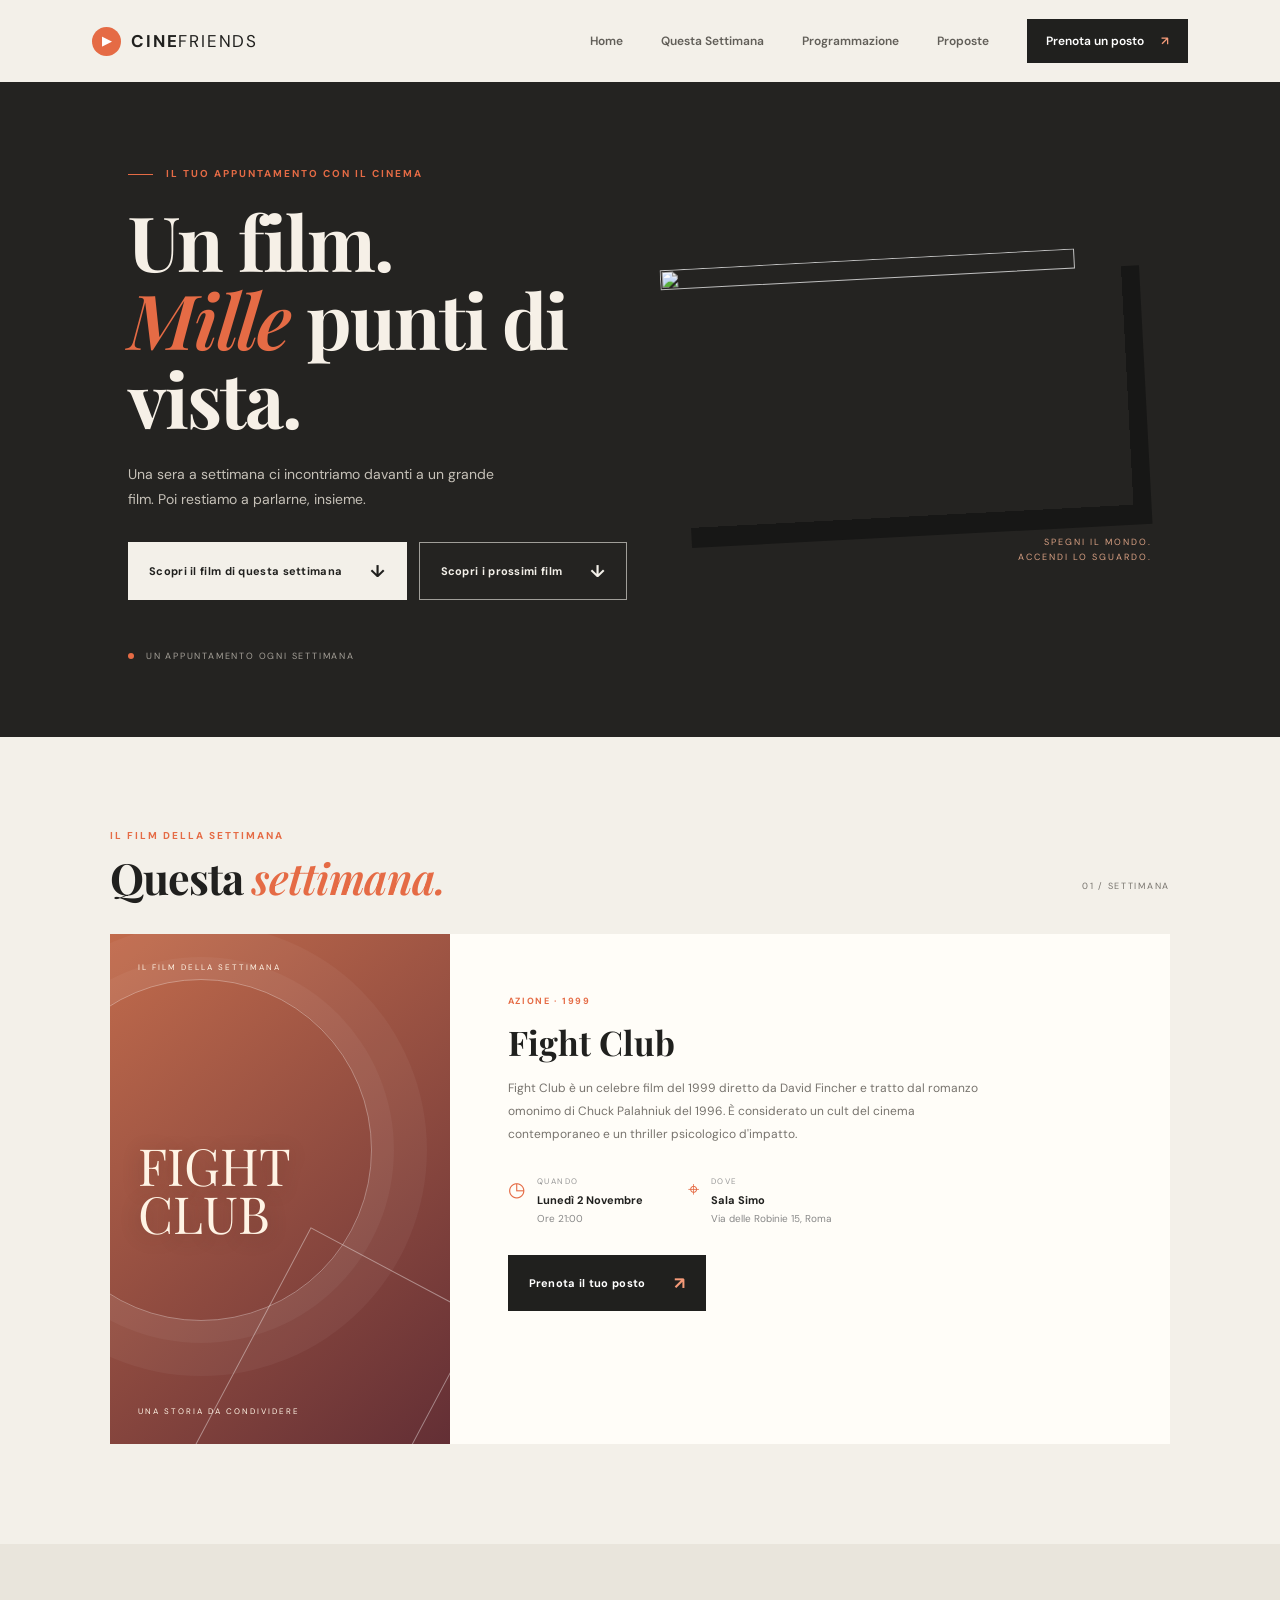
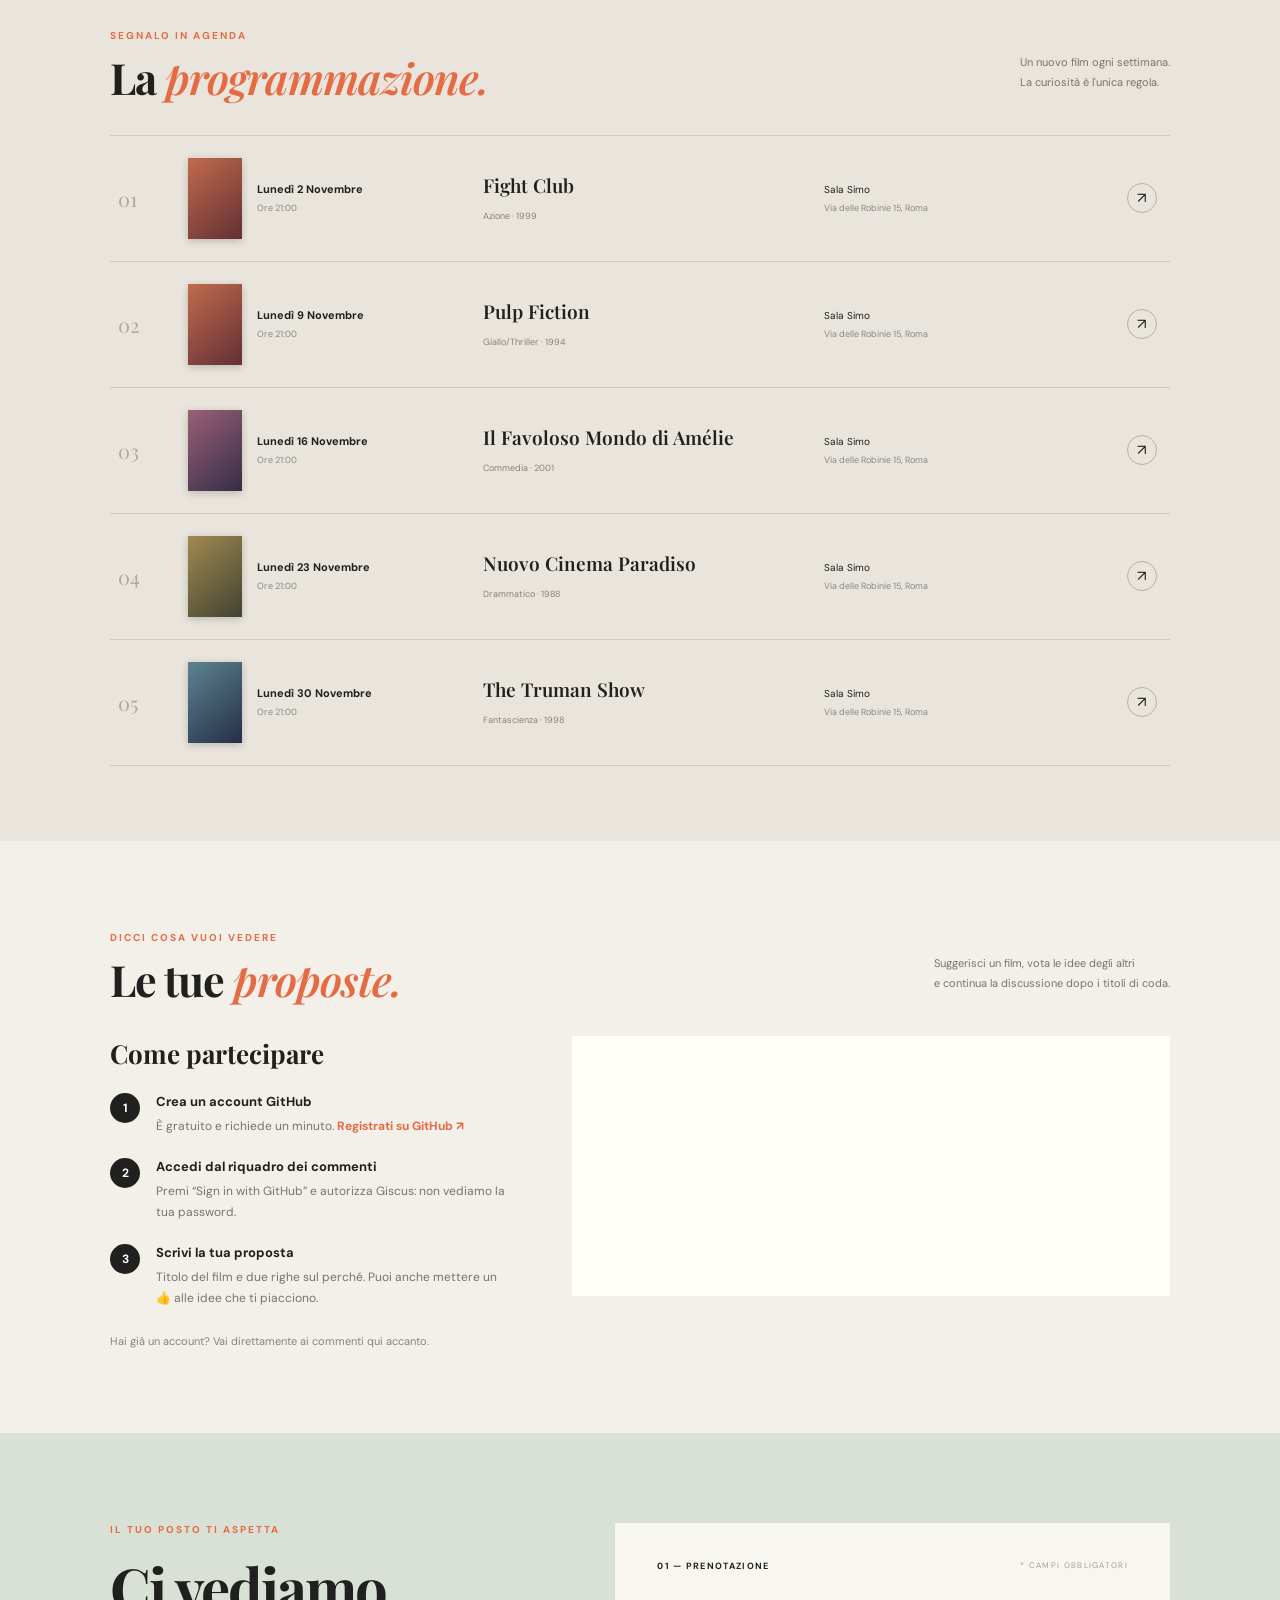
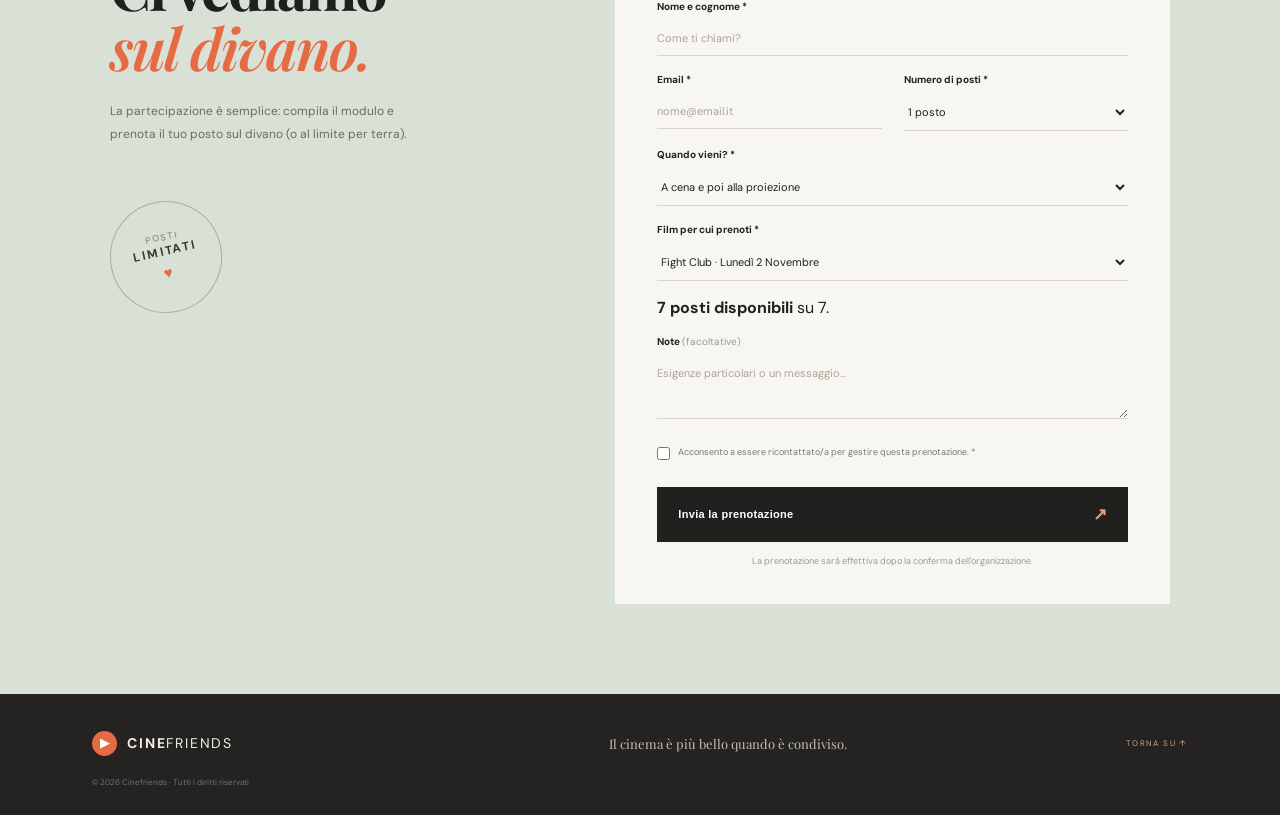
==== index.html @ 9d3d2dd6 "Add files via upload" ====
<!doctype html>
<html lang="it">
<head>
  <meta charset="utf-8">
  <meta name="viewport" content="width=device-width, initial-scale=1">
  <meta name="description" content="Cinefriends: una serata, un film, tante idee da condividere. Scopri la programmazione e prenota il tuo posto.">
  <title>Cinefriends — Il cinema da vivere insieme</title>
  <link rel="icon" href="assets/favicon.svg" type="image/svg+xml">
  <link rel="icon" href="favicon.ico" sizes="48x48">
  <link rel="icon" href="assets/favicon-192.png" type="image/png" sizes="192x192">
  <link rel="apple-touch-icon" href="assets/apple-touch-icon.png">
  <meta name="theme-color" content="#e56b45">
  <link rel="preconnect" href="https://fonts.googleapis.com">
  <link rel="preconnect" href="https://fonts.gstatic.com" crossorigin>
  <link href="https://fonts.googleapis.com/css2?family=DM+Sans:wght@400;500;600;700&family=Playfair+Display:wght@600;700;800&display=swap" rel="stylesheet">
  <link rel="stylesheet" href="styles.css">
</head>
<body>
  <header class="site-header">
    <a class="brand" href="#home" aria-label="Cinefriends, homepage"><span class="brand-mark">▶</span><span>CINE<span class="brand-light">FRIENDS</span></span></a>
    <button class="menu-toggle" aria-label="Apri il menu" aria-expanded="false">☰</button>
    <nav class="nav">
      <a href="#home">Home</a><a href="#questa-settimana">Questa Settimana</a><a href="#programma">Programmazione</a><a href="#proposte">Proposte</a><a class="nav-cta" href="#prenota">Prenota un posto <span>↗</span></a>
    </nav>
  </header>

  <main>
    <section class="hero" id="home">
      <div class="hero-copy">
        <p class="eyebrow"><span class="eyebrow-line"></span> IL TUO APPUNTAMENTO CON IL CINEMA</p>
        <h1>Un film.<br><em> Mille</em> punti di vista.</h1>
        <p class="hero-intro">Una sera a settimana ci incontriamo davanti a un grande film. Poi restiamo a parlarne, insieme.</p>
        <div class="hero-buttons"><a class="button button-light" href="#questa-settimana">Scopri il film di questa settimana <span>↓</span></a><a class="button button-outline" href="#programma">Scopri i prossimi film <span>↓</span></a></div>
        <div class="hero-note"><span class="note-dot"></span> UN APPUNTAMENTO OGNI SETTIMANA</div>
      </div>
      <div class="hero-art" aria-label="Illustrazione di una sala cinematografica">
        <img class="hero-img" src="assets/centocelle.JPG" width="1014" height="570">
        <div class="art-caption">SPEGNI IL MONDO.<br>ACCENDI LO SGUARDO.</div>
      </div>
    </section>

    <section class="featured section-wrap" id="questa-settimana">
      <div class="section-heading"><div><p class="eyebrow">IL FILM DELLA SETTIMANA</p><h2>Questa <em>settimana.</em></h2></div><span class="week-label">01 / SETTIMANA</span></div>
      <div class="featured-card">
        <div class="poster poster-featured" id="featured-poster"><span class="poster-kicker">IL FILM DELLA SETTIMANA</span><span class="poster-title" id="featured-poster-title">LA VITA<br>È BELLA</span><span class="poster-credit">UNA STORIA DA CONDIVIDERE</span></div>
        <div class="film-details">
          <p class="film-tag" id="featured-genre">DRAMMATICO · 1997</p>
          <h3 id="featured-title">La vita è bella</h3>
          <p class="film-description" id="featured-description">Una storia capace di trovare la luce anche nei momenti più difficili. Un film da riscoprire sul grande schermo e da raccontarsi dopo i titoli di coda.</p>
          <div class="event-facts">
            <div><span class="fact-icon">◷</span><div><small>QUANDO</small><strong id="featured-date">Giovedì 12 novembre</strong><span id="featured-time">Ore 21:00</span></div></div>
            <div><span class="fact-icon">⌖</span><div><small>DOVE</small><strong id="featured-venue">Sala delle Idee</strong><span id="featured-address">Via del Cinema 12, Roma</span></div></div>
          </div>
          <a class="button button-dark" href="#prenota">Prenota il tuo posto <span>↗</span></a>
        </div>
      </div>
    </section>

    <section class="schedule-section" id="programma">
      <div class="section-wrap">
        <div class="section-heading"><div><p class="eyebrow">SEGNALO IN AGENDA</p><h2>La <em>programmazione.</em></h2></div><p class="heading-aside">Un nuovo film ogni settimana.<br>La curiosità è l'unica regola.</p></div>
        <div class="schedule-list" id="schedule-list"></div>
        <!--p class="schedule-footnote">Programma aggiornabile: date, film e dettagli si modificano nel file <code>films.js</code>.</p-->
      </div>
    </section>

    <section class="proposals-section" id="proposte">
      <div class="section-wrap">
        <div class="section-heading"><div><p class="eyebrow">DICCI COSA VUOI VEDERE</p><h2>Le tue <em>proposte.</em></h2></div><p class="heading-aside">Suggerisci un film, vota le idee degli altri<br>e continua la discussione dopo i titoli di coda.</p></div>
        <div class="proposals-grid">
          <div class="proposals-copy">
            <h3>Come partecipare</h3>
            <ol class="proposals-steps">
              <li><strong>Crea un account GitHub</strong><span>È gratuito e richiede un minuto. <a href="https://github.com/signup" target="_blank" rel="noopener">Registrati su GitHub ↗</a></span></li>
              <li><strong>Accedi dal riquadro dei commenti</strong><span>Premi “Sign in with GitHub” e autorizza Giscus: non vediamo la tua password.</span></li>
              <li><strong>Scrivi la tua proposta</strong><span>Titolo del film e due righe sul perché. Puoi anche mettere un 👍 alle idee che ti piacciono.</span></li>
            </ol>
            <p class="proposals-note">Hai già un account? Vai direttamente ai commenti qui accanto.</p>
          </div>
          <div class="proposals-box">
            <div id="giscus-container" class="giscus-container" aria-live="polite"></div>
            <p id="giscus-fallback" class="giscus-fallback" hidden>I commenti saranno disponibili a breve. Intanto puoi scriverci le tue proposte nelle note del modulo di prenotazione.</p>
          </div>
        </div>
      </div>
    </section>

    <section class="booking-section" id="prenota">
      <div class="section-wrap booking-grid">
        <div class="booking-copy"><p class="eyebrow">IL TUO POSTO TI ASPETTA</p><h2>Ci vediamo<br><em>sul divano.</em></h2><p>La partecipazione è semplice: compila il modulo e prenota il tuo posto sul divano (o al limite per terra).</p><div class="booking-stamp">POSTI<br><strong>LIMITATI</strong><span>♥</span></div></div>
        <form class="booking-form" id="booking-form" action="https://api.web3forms.com/submit" method="POST">
          <input type="hidden" name="access_key" value="">
          <input type="hidden" name="subject" value="Nuova prenotazione Cinefriends">
          <input type="hidden" name="from_name" value="Cinefriends">
          <input type="checkbox" name="botcheck" class="hp-field" tabindex="-1" autocomplete="off" aria-hidden="true" style="display:none">
          <div class="form-title"><span>01 — PRENOTAZIONE</span><span class="form-required">* CAMPi OBBLIGATORI</span></div>
          <label for="name">Nome e cognome *</label><input id="name" name="name" type="text" placeholder="Come ti chiami?" required>
          <div class="form-row"><div><label for="email">Email *</label><input id="email" name="email" type="email" placeholder="nome@email.it" required></div><div><label for="people">Numero di posti *</label><select id="people" name="Numero di posti" required><option value="1">1 posto</option><option value="2">2 posti</option><option value="3">3 posti</option><option value="4">4 posti</option><option value="5">5 posti</option></select></div></div>
          <label for="attendance">Quando vieni? *</label>
          <select id="attendance" name="Partecipazione" required>
            <option value="Cena e proiezione">A cena e poi alla proiezione</option>
            <option value="Dopo cena (solo proiezione)">Dopo cena, direttamente alla proiezione</option>
          </select>
          <label for="film">Film per cui prenoti *</label><select id="film" name="Film" required></select>
          <div class="seats-counter" id="seats-counter" aria-live="polite"></div>
          <label for="notes">Note <span class="optional">(facoltative)</span></label><textarea id="notes" name="Note" rows="3" placeholder="Esigenze particolari o un messaggio..."></textarea>
          <label class="privacy"><input type="checkbox" required> <span>Acconsento a essere ricontattato/a per gestire questa prenotazione. *</span></label>
          <button class="button button-dark submit-button" type="submit">Invia la prenotazione <span>↗</span></button>
          <p class="form-status" id="form-status" role="status" aria-live="polite" hidden></p>
          <p class="form-small">La prenotazione sarà effettiva dopo la conferma dell'organizzazione.</p>
        </form>
      </div>
    </section>
  </main>

  <footer class="site-footer"><a class="brand brand-footer" href="#home"><span class="brand-mark">▶</span><span>CINE<span class="brand-light">FRIENDS</span></span></a><p>Il cinema è più bello quando è condiviso.</p><a href="#home" class="back-top">TORNA SU ↑</a><small>© <span id="year"></span> Cinefriends · Tutti i diritti riservati</small></footer>
  <script src="films.js"></script><script src="giscus-config.js"></script><script src="prenotazioni-config.js"></script><script src="conferma-config.js"></script><script src="posti-config.js"></script><script src="script.js"></script>
</body>
</html>
---- styles.css ----
:root{--ink:#20201e;--paper:#f3f0e9;--orange:#e56b45;--muted:#77736d;--line:#d9d4ca}
*{box-sizing:border-box}html{scroll-behavior:smooth}body{margin:0;background:var(--paper);color:var(--ink);font-family:"DM Sans",sans-serif}a{color:inherit;text-decoration:none}.site-header{height:82px;padding:0 7.2%;display:flex;align-items:center;justify-content:space-between;background:var(--paper);position:relative;z-index:5}.brand{display:flex;align-items:center;gap:10px;font-size:17px;font-weight:700;letter-spacing:1.8px}.brand-light{font-weight:400}.brand-mark{width:29px;height:29px;border-radius:50%;background:var(--orange);color:white;display:grid;place-items:center;font-size:12px;padding-left:2px}.nav{display:flex;align-items:center;gap:38px;font-size:12px;font-weight:600}.nav a:not(.nav-cta){color:#615e58}.nav-cta{background:var(--ink);color:white;padding:14px 19px}.nav-cta span{margin-left:14px;color:#f49a79}.menu-toggle{display:none}.hero{background:#242321;color:#f6f0e7;min-height:555px;padding:85px 10% 75px;display:grid;grid-template-columns:1fr 1fr;align-items:center;overflow:hidden}.eyebrow{font-size:10px;letter-spacing:2px;font-weight:700;color:var(--orange);margin:0 0 22px}.eyebrow-line{display:inline-block;width:25px;height:1px;background:var(--orange);vertical-align:middle;margin-right:9px}.hero h1,.section-heading h2,.booking-copy h2{font-family:"Playfair Display",serif;font-size:clamp(48px,6vw,76px);line-height:1.03;letter-spacing:-2px;margin:0}.hero h1 em,.section-heading h2 em,.booking-copy h2 em{color:var(--orange);font-weight:600}.hero-intro{max-width:390px;color:#c6c1b8;font-size:14px;line-height:1.8;margin:25px 0 30px}.button{display:inline-flex;align-items:center;justify-content:space-between;gap:28px;padding:17px 21px;font-size:11px;letter-spacing:.3px;font-weight:700;border:0;cursor:pointer}.button span{font-size:17px}.button-light{background:var(--paper);color:var(--ink)}.hero-note{font-size:9px;letter-spacing:1.8px;color:#a6a199;margin-top:50px}.note-dot{display:inline-block;width:6px;height:6px;background:var(--orange);border-radius:50%;margin-right:8px}.hero-art{height:350px;position:relative;display:flex;align-items:center;justify-content:center}.film-frame{width:80%;height:270px;border:1px solid #5a514a;position:relative;transform:rotate(-5deg);background:radial-gradient(ellipse at 50% 45%,#e58a5e 0,#9c5140 24%,#37302d 67%);box-shadow:20px 22px 0 #171716}.film-frame:before,.film-frame:after{content:"";position:absolute;left:0;right:0;height:15px;background:repeating-linear-gradient(90deg,#242321 0 13px,transparent 13px 23px);z-index:2}.film-frame:before{top:0}.film-frame:after{bottom:0}.screen-glow{position:absolute;width:50%;height:60%;top:15%;left:25%;background:#f6bd87;filter:blur(34px);opacity:.35}.reel{position:absolute;border:2px solid #e9a276;border-radius:50%;width:95px;height:95px;z-index:1;opacity:.75}.reel:before,.reel:after{content:"";position:absolute;background:#e9a276;border-radius:50%;width:13px;height:13px;top:39px;left:39px}.reel:after{transform:translate(24px,-24px)}.reel-one{top:43px;left:30px}.reel-two{right:30px;top:65px;width:65px;height:65px}.reel-two:before{top:25px;left:25px}.seat{position:absolute;bottom:30px;width:48px;height:55px;background:#272321;border-radius:18px 18px 7px 7px;z-index:3}.seat:after{content:"";position:absolute;bottom:-9px;left:7px;width:34px;height:13px;background:#181716;border-radius:3px}.seat-a{left:16%}.seat-b{left:33%;bottom:16px}.seat-c{left:50%;bottom:23px}.seat-d{left:67%;bottom:15px}.seat-e{left:82%;bottom:30px}.art-caption{position:absolute;right:0;bottom:0;font-size:9px;letter-spacing:2px;line-height:1.7;color:#d9a083;text-align:right}.section-wrap{max-width:1120px;margin:auto;padding-left:30px;padding-right:30px}.featured{padding-top:92px;padding-bottom:100px}.section-heading{display:flex;align-items:end;justify-content:space-between;margin-bottom:35px}.section-heading .eyebrow{margin-bottom:13px}.section-heading h2{font-size:43px;letter-spacing:-1px}.week-label{font-size:9px;letter-spacing:1.7px;color:var(--muted);padding-bottom:7px}.featured-card{display:grid;grid-template-columns:42% 1fr;background:#fffdf8;min-height:400px}.poster{min-height:400px;position:relative;overflow:hidden;display:flex;flex-direction:column;justify-content:space-between;padding:28px;color:#fff4e5;background:#9a4939}.poster:before{content:"";position:absolute;width:340px;height:340px;border:1px solid #ffffff55;border-radius:50%;left:-80px;top:45px;box-shadow:0 0 0 22px #ffffff0b,0 0 0 55px #ffffff0b}.poster:after{content:"";position:absolute;width:190px;height:260px;border:1px solid #ffffff66;transform:rotate(28deg);right:20px;bottom:-75px}.poster-kicker,.poster-credit{font-size:8px;letter-spacing:2px;z-index:1}.poster-title{font-family:"Playfair Display",serif;font-size:clamp(35px,4vw,55px);line-height:.95;z-index:1;position:relative;text-shadow:0 3px 20px #38231e55}.poster-terracotta{background:linear-gradient(140deg,#c16b4c,#632f35)}.poster-plum{background:linear-gradient(140deg,#9b6076,#352d48)}.poster-olive{background:linear-gradient(140deg,#a18a50,#414332)}.poster-blue{background:linear-gradient(140deg,#5d8490,#252e48)}.film-details{padding:52px 8%}.film-tag{font-size:9px;letter-spacing:1.7px;color:var(--orange);font-weight:700}.film-details h3{font-family:"Playfair Display",serif;font-size:34px;margin:12px 0}.film-description{font-size:12px;line-height:1.9;color:#77736d;max-width:490px}.event-facts{display:flex;gap:45px;margin:30px 0}.event-facts>div{display:flex;gap:12px;align-items:flex-start}.fact-icon{font-size:20px;color:var(--orange)}.event-facts small,.event-facts strong,.event-facts div div span{display:block}.event-facts small{font-size:8px;letter-spacing:1.5px;color:#999;margin-bottom:7px}.event-facts strong{font-size:11px;margin-bottom:5px}.event-facts div div span{font-size:10px;color:#888}.button-dark{background:var(--ink);color:white}.button-dark span{color:#f49a79}.schedule-section{background:#e9e5dc;padding:85px 0 75px}.heading-aside{font-size:11px;line-height:1.8;color:#77736d;margin:0 0 7px}.schedule-list{border-top:1px solid #cfc9bf}.schedule-item{display:grid;grid-template-columns:55px 1.1fr 1.7fr 1.5fr 35px;gap:15px;align-items:center;padding:22px 8px;border-bottom:1px solid #cfc9bf}.schedule-number{font-family:"Playfair Display",serif;font-size:20px;color:#b0a99e}.schedule-date{font-size:11px;font-weight:700}.schedule-date small,.schedule-place small{display:block;font-size:9px;font-weight:400;color:#888;margin-top:6px}.schedule-film h3{font-family:"Playfair Display",serif;font-size:19px;font-weight:600;margin:0 0 5px}.schedule-film span{font-size:9px;color:#8b8177}.schedule-place{font-size:10px}.schedule-book{width:30px;height:30px;border:1px solid #b8b0a5;border-radius:50%;display:grid;place-items:center;font-size:15px}.schedule-footnote{font-size:9px;color:#898278;margin-top:18px}.schedule-footnote code{background:#ddd7cd;padding:3px 5px}.booking-section{background:#d9e0d5;padding:90px 0}.booking-grid{display:grid;grid-template-columns:.85fr 1.15fr;gap:9%}.booking-copy h2{font-size:58px}.booking-copy>p:not(.eyebrow){max-width:300px;font-size:12px;line-height:1.9;color:#666d63;margin-top:23px}.booking-stamp{margin-top:55px;width:112px;height:112px;border:1px solid #a4afa1;border-radius:50%;display:flex;flex-direction:column;justify-content:center;align-items:center;font-size:9px;letter-spacing:2px;transform:rotate(-12deg);color:#727e70}.booking-stamp strong{font-size:12px;color:#303b32}.booking-stamp span{font-size:15px;margin-top:4px;color:var(--orange)}.booking-form{background:#f8f6f0;padding:37px 42px}.form-title{display:flex;justify-content:space-between;font-size:9px;font-weight:700;letter-spacing:1.3px;margin-bottom:28px}.form-required{font-size:8px;color:#a39d92;font-weight:400}.booking-form label{display:block;font-size:10px;font-weight:700;margin:17px 0 8px}.booking-form input:not([type=checkbox]),.booking-form select,.booking-form textarea{width:100%;border:0;border-bottom:1px solid #d9d4ca;background:transparent;padding:10px 0;font:11px "DM Sans",sans-serif;color:var(--ink);outline:none;border-radius:0}.booking-form input:focus,.booking-form select:focus,.booking-form textarea:focus{border-color:var(--orange)}.booking-form input::placeholder,.booking-form textarea::placeholder{color:#aaa49a}.form-row{display:grid;grid-template-columns:1fr 1fr;gap:22px}.optional{font-weight:400;color:#999}.booking-form .privacy{display:flex;align-items:flex-start;gap:8px;font-size:9px;font-weight:400;line-height:1.5;color:#777;margin:22px 0}.privacy input{margin:1px 0 0;accent-color:var(--orange)}.submit-button{width:100%;margin-top:5px}.form-small{font-size:9px;color:#999;text-align:center;margin:13px 0 0}.site-footer{min-height:120px;padding:28px 7.2%;display:grid;grid-template-columns:1fr 1fr auto;align-items:center;gap:12px;background:#242321;color:#f2eee7}.brand-footer{font-size:14px}.brand-footer .brand-mark{width:25px;height:25px}.site-footer p{font-family:"Playfair Display",serif;font-size:13px;color:#c3bdb3}.back-top{font-size:8px;letter-spacing:1.4px;color:#d5a084}.site-footer small{grid-column:1/-1;color:#77736d;font-size:8px}
@media(max-width:760px){.site-header{height:70px;padding:0 6%}.menu-toggle{display:block;border:0;background:none;font-size:23px;color:var(--ink)}.nav{display:none;position:absolute;top:70px;left:0;right:0;padding:22px 6%;background:var(--paper);flex-direction:column;align-items:stretch;gap:20px}.nav.nav-open{display:flex}.nav-cta{text-align:center}.hero{padding:65px 7% 45px;grid-template-columns:1fr;min-height:auto}.hero h1{font-size:57px}.hero-art{height:270px;margin-top:25px}.film-frame{height:205px}.featured{padding-top:65px;padding-bottom:65px}.section-wrap{padding-left:7%;padding-right:7%}.section-heading{align-items:flex-start;gap:15px;flex-direction:column}.section-heading h2{font-size:36px}.week-label{display:none}.featured-card{grid-template-columns:1fr}.poster{min-height:340px}.film-details{padding:32px 7%}.film-details h3{font-size:29px}.event-facts{gap:20px;flex-wrap:wrap}.schedule-section,.booking-section{padding:65px 0}.schedule-item{grid-template-columns:30px 1fr 30px;gap:10px;padding:18px 0}.schedule-date{grid-column:2}.schedule-film{grid-column:2}.schedule-place{grid-column:2}.schedule-book{grid-column:3;grid-row:1/4}.booking-grid{grid-template-columns:1fr;gap:35px}.booking-copy h2{font-size:51px}.booking-stamp{display:none}.booking-form{padding:28px 22px}.form-row{grid-template-columns:1fr;gap:0}.site-footer{grid-template-columns:1fr auto;padding:25px 7%}.site-footer p{grid-column:1/-1;grid-row:2;margin:4px 0}.site-footer small{grid-column:1/-1}}
/* === Locandine in formato verticale (2:3) === */
.featured-card{grid-template-columns:minmax(260px,340px) 1fr;align-items:stretch}
.poster{min-height:0;aspect-ratio:2/3;width:100%}
.poster-img{position:absolute;inset:0;width:100%;height:100%;object-fit:cover;z-index:2;display:block}
.poster-has-image{padding:0}
.poster-has-image:before,.poster-has-image:after{display:none}
.poster-has-image .poster-kicker,.poster-has-image .poster-title,.poster-has-image .poster-credit{visibility:hidden}
.schedule-item{grid-template-columns:55px 54px 1.1fr 1.7fr 1.5fr 35px}
.schedule-thumb{width:54px;aspect-ratio:2/3;position:relative;overflow:hidden;background-color:#9a4939;box-shadow:0 2px 8px #0003}
.schedule-thumb img{position:absolute;inset:0;width:100%;height:100%;object-fit:cover;display:block}
@media(max-width:760px){
  .featured-card{grid-template-columns:1fr}
  .poster{min-height:0;width:min(100%,320px);margin:0 auto}
  .featured-card .poster{margin:28px auto 0}
  .schedule-item{grid-template-columns:30px 1fr 30px}
  .schedule-thumb{display:none}
}
/* === Immagine hero === */
.hero-img{display:block;width:90%;height:auto;aspect-ratio:16/9;object-fit:cover;transform:rotate(-3deg);box-shadow:18px 20px 0 #171716;margin-top:-18px}
/* === Locandine nella programmazione su mobile === */
@media(max-width:760px){
  .hero-img{width:88%;margin-top:0;box-shadow:12px 14px 0 #171716}
  .schedule-item{grid-template-columns:26px 50px 1fr 30px;gap:6px 14px;align-items:start}
  .schedule-number{grid-column:1;grid-row:1}
  .schedule-thumb{display:block;grid-column:2;grid-row:1/4;width:50px}
  .schedule-date{grid-column:3;grid-row:1}
  .schedule-film{grid-column:3;grid-row:2}
  .schedule-place{grid-column:3;grid-row:3}
  .schedule-book{grid-column:4;grid-row:1/4;align-self:center}
}
/* === Sezione Proposte === */
.proposals-section{background:var(--paper);padding:90px 0 85px}
.proposals-grid{display:grid;grid-template-columns:.8fr 1.2fr;gap:6%;align-items:start}
.proposals-copy h3{font-family:"Playfair Display",serif;font-size:26px;margin:0 0 22px}
.proposals-steps{list-style:none;margin:0;padding:0;counter-reset:step}
.proposals-steps li{position:relative;padding:0 0 22px 46px;counter-increment:step}
.proposals-steps li:before{content:counter(step);position:absolute;left:0;top:0;width:30px;height:30px;border-radius:50%;background:var(--ink);color:#fff;display:grid;place-items:center;font-size:12px;font-weight:700}
.proposals-steps strong{display:block;font-size:13px;margin-bottom:6px}
.proposals-steps span{display:block;font-size:12px;line-height:1.7;color:#77736d}
.proposals-steps a{color:var(--orange);font-weight:700}
.proposals-note{font-size:11px;color:#898278;margin:4px 0 0}
.proposals-box{background:#fffdf8;padding:28px 30px;min-height:260px}
.giscus-fallback{font-size:12px;line-height:1.8;color:#77736d;margin:0;padding:30px 0;text-align:center}
@media(max-width:760px){
  .proposals-section{padding:65px 0}
  .proposals-grid{grid-template-columns:1fr;gap:30px}
  .proposals-box{padding:18px 14px}
}
.hero-art{height:auto;min-height:350px;flex-direction:column;gap:18px;padding-bottom:6px}
.hero-img{margin-top:0}
.art-caption{position:static;align-self:flex-end}
@media(max-width:760px){.hero-art{min-height:0;height:auto}}

/* === Stato del modulo prenotazioni === */
.form-status{font-size:11px;line-height:1.7;margin:14px 0 0;padding:12px 14px;background:#fbe9e3;color:#8a2f17;border-left:3px solid var(--orange)}
.form-status a{font-weight:700;text-decoration:underline}
.submit-button:disabled{opacity:.6;cursor:wait}
/* === Pulsanti hero affiancati === */
.hero-buttons{display:flex;flex-wrap:wrap;gap:12px}
.button-outline{background:transparent;color:var(--paper);border:1px solid #f3f0e999}
.button-outline:hover{background:#f3f0e91a}
@media(max-width:760px){.hero-buttons{flex-direction:column;align-items:stretch}}
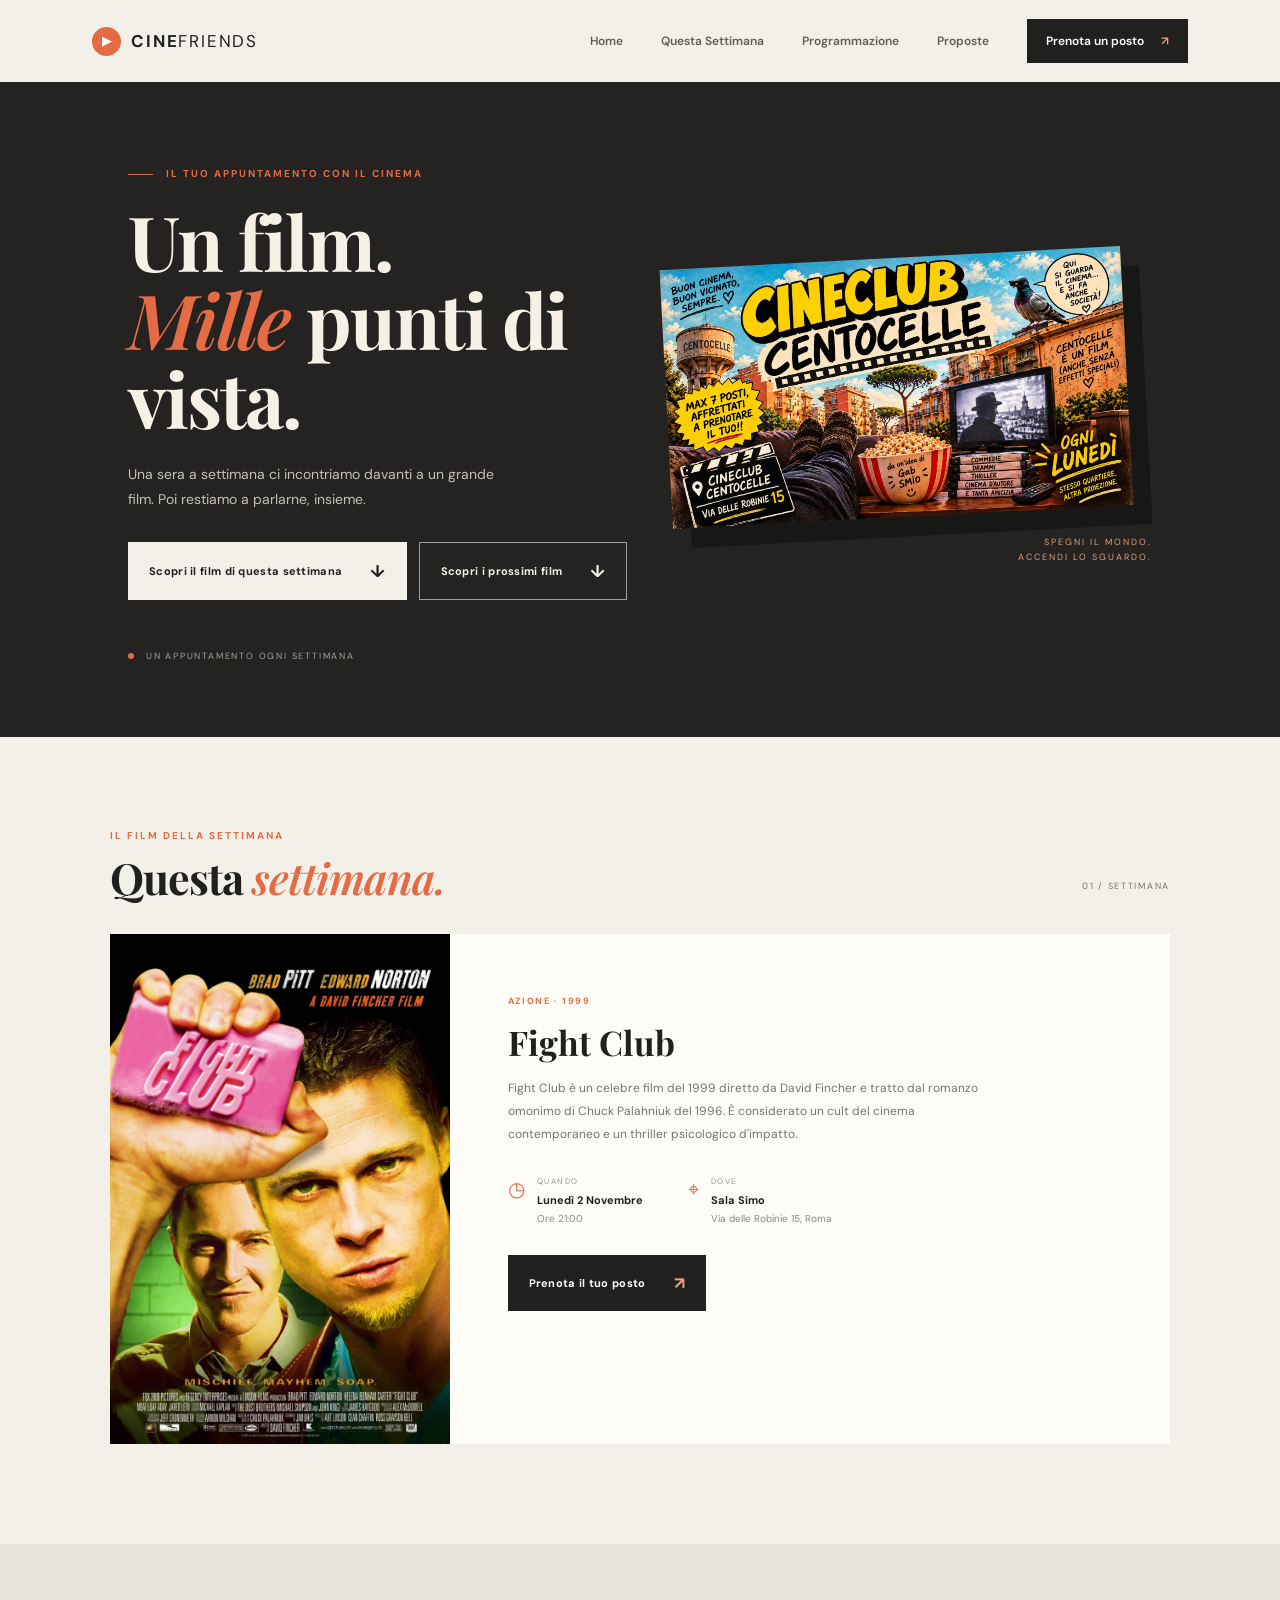
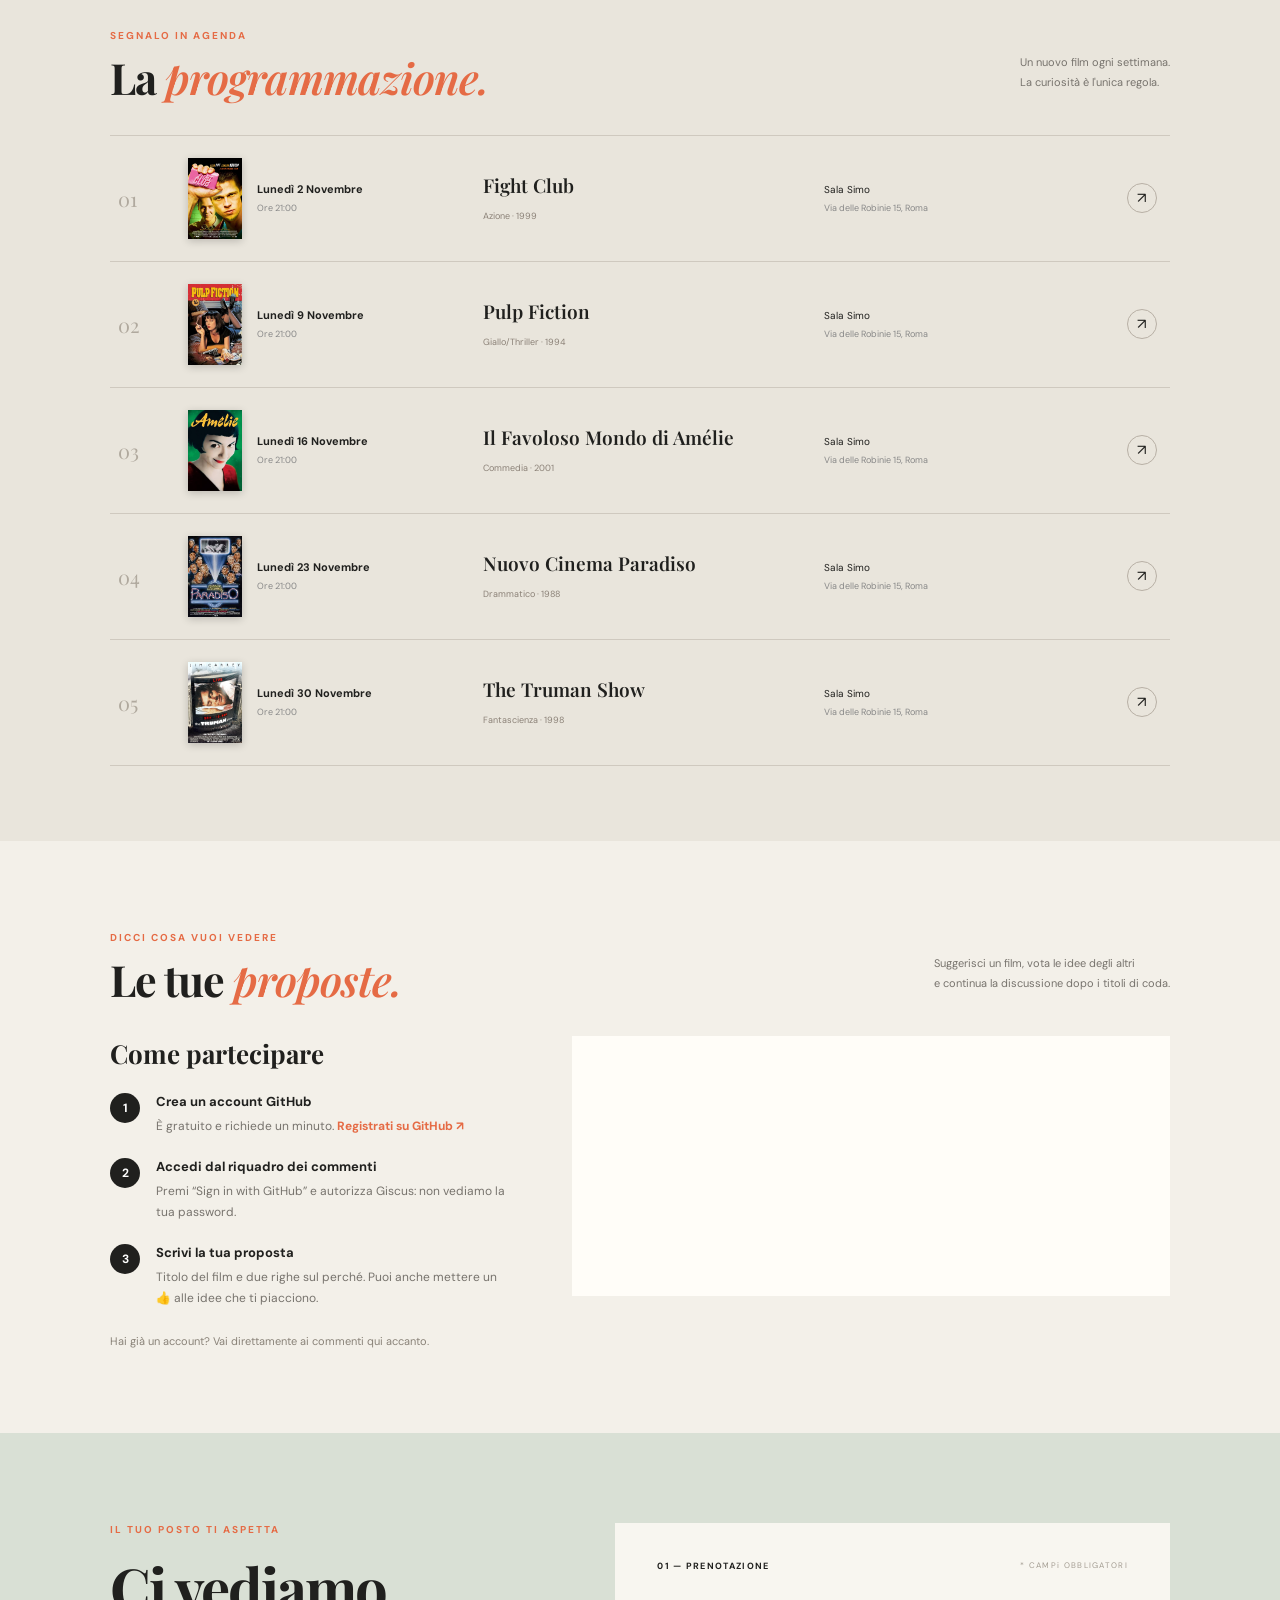
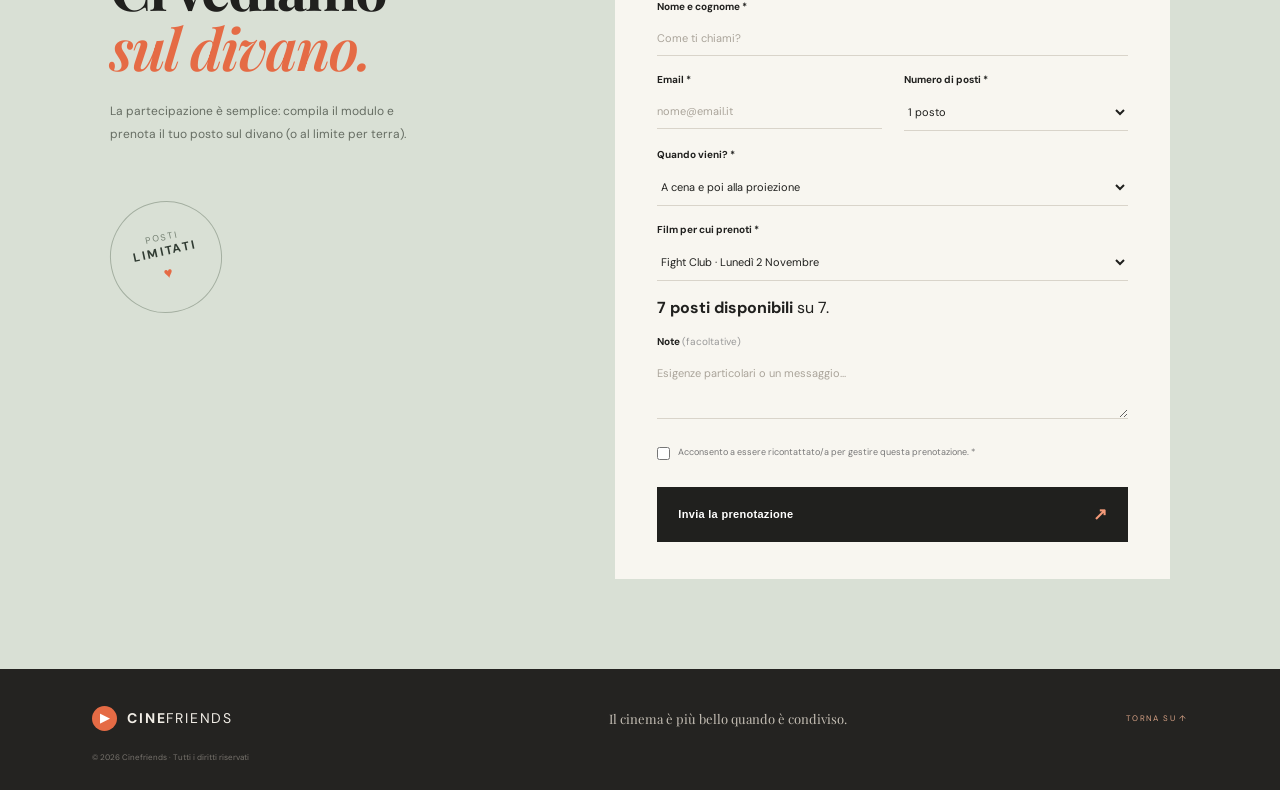
==== commit 9399e9a4: "Update index.html" ====
--- a/index.html
+++ b/index.html
@@ -107,7 +107,7 @@
           <label class="privacy"><input type="checkbox" required> <span>Acconsento a essere ricontattato/a per gestire questa prenotazione. *</span></label>
           <button class="button button-dark submit-button" type="submit">Invia la prenotazione <span>↗</span></button>
           <p class="form-status" id="form-status" role="status" aria-live="polite" hidden></p>
-          <p class="form-small">La prenotazione sarà effettiva dopo la conferma dell'organizzazione.</p>
+          <!--p class="form-small">La prenotazione sarà effettiva dopo la conferma dell'organizzazione.</p-->
         </form>
       </div>
     </section>
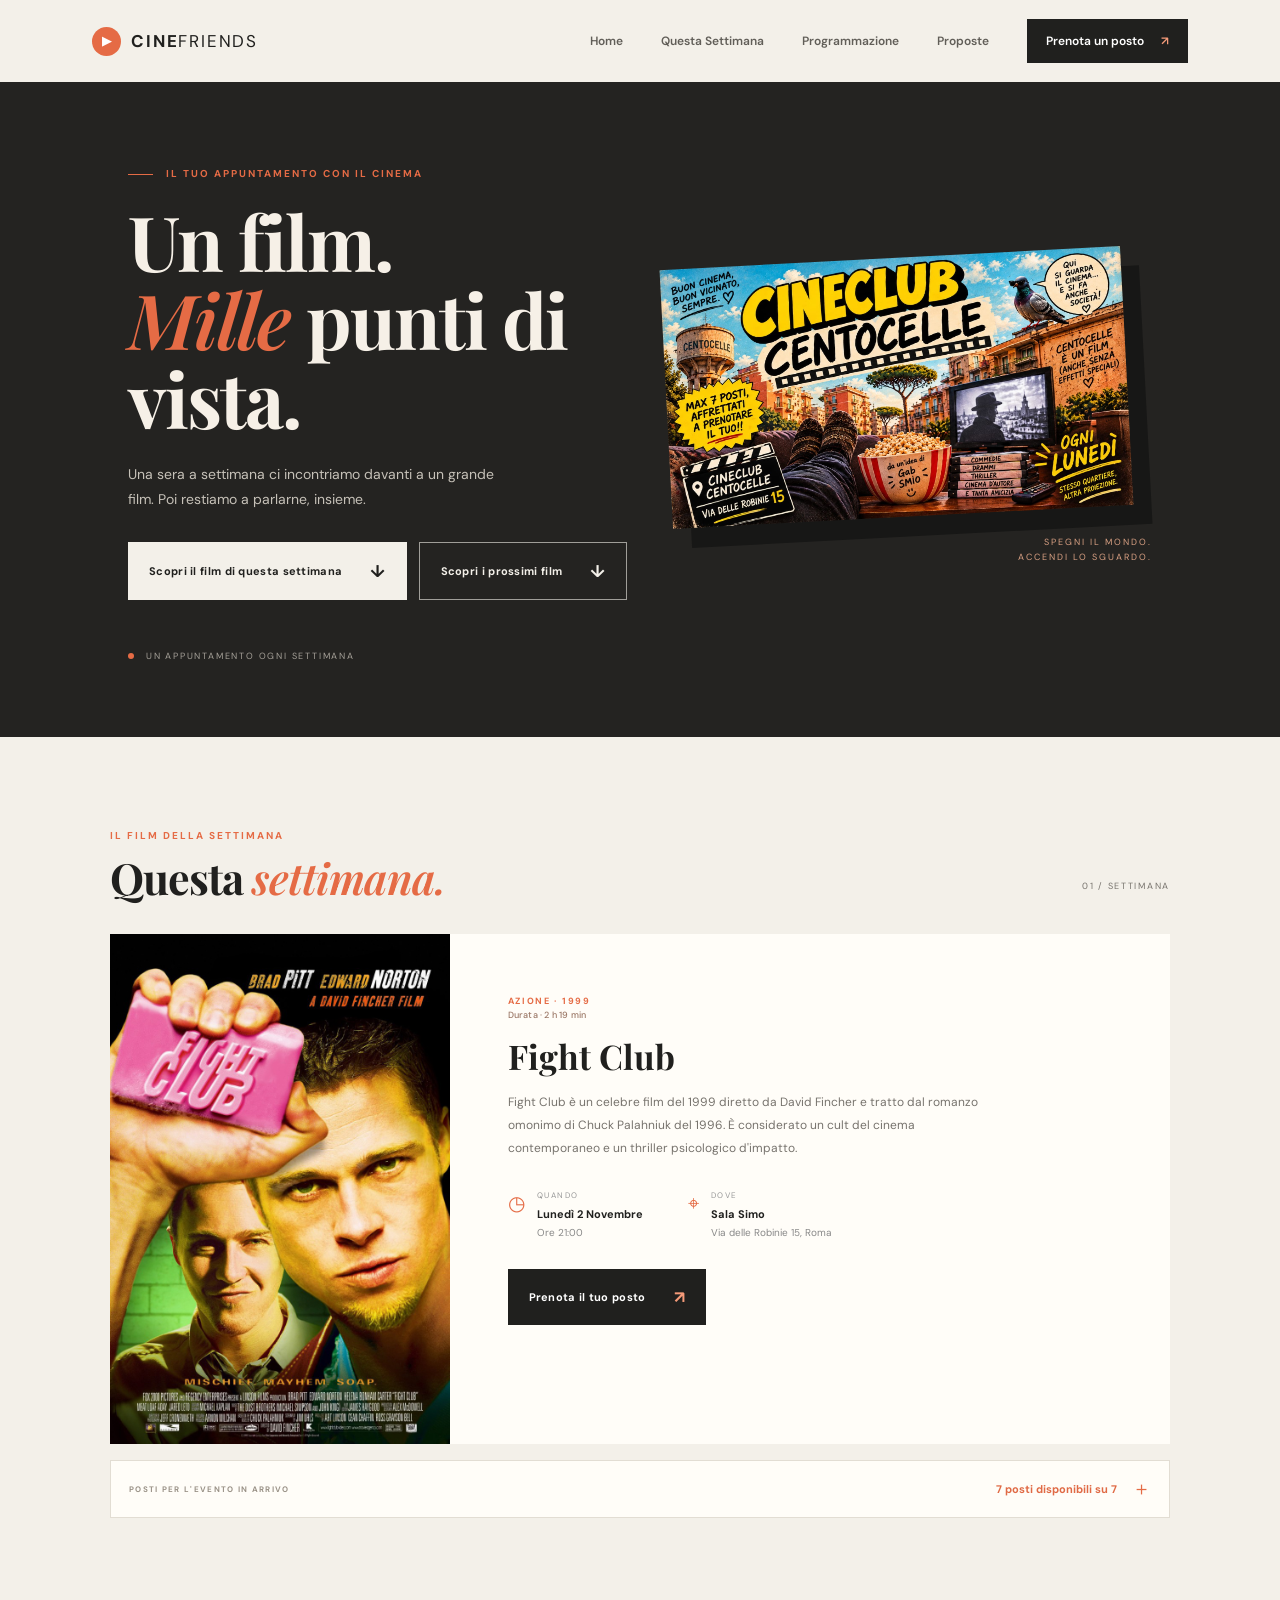
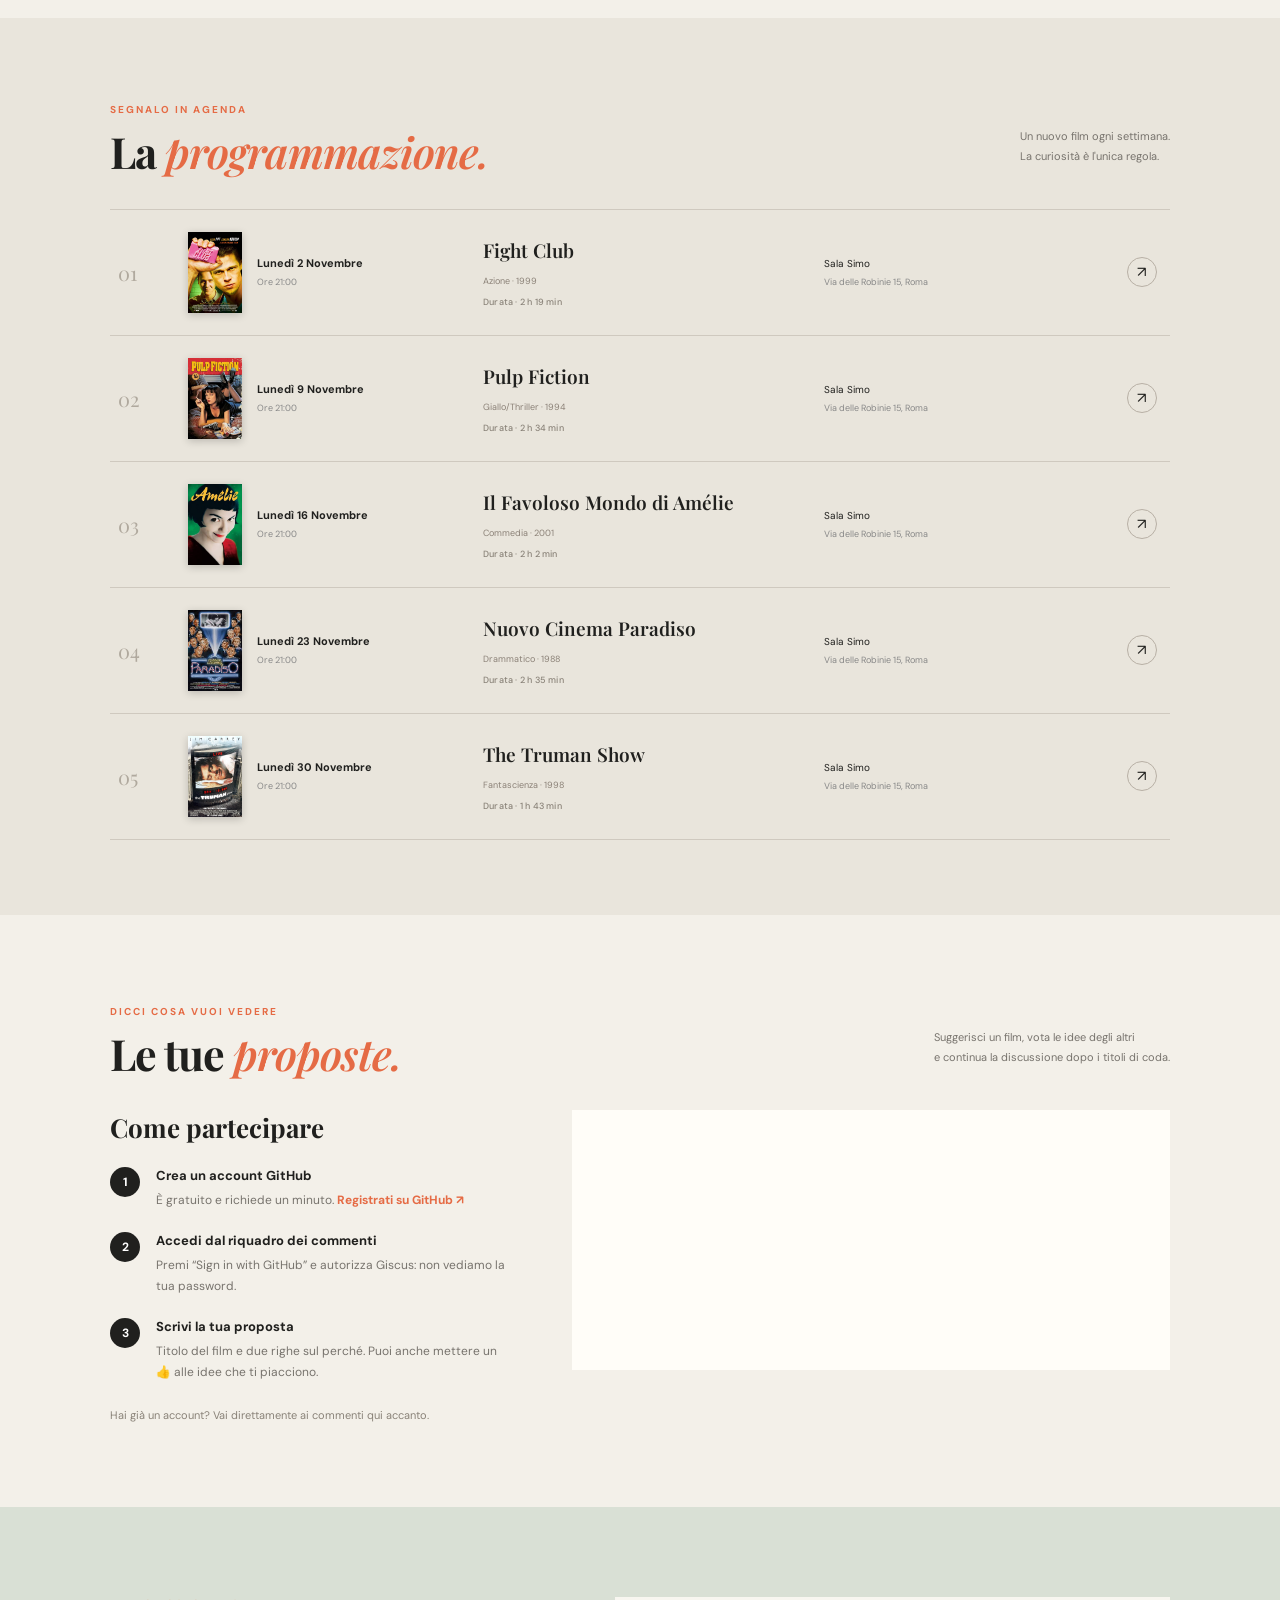
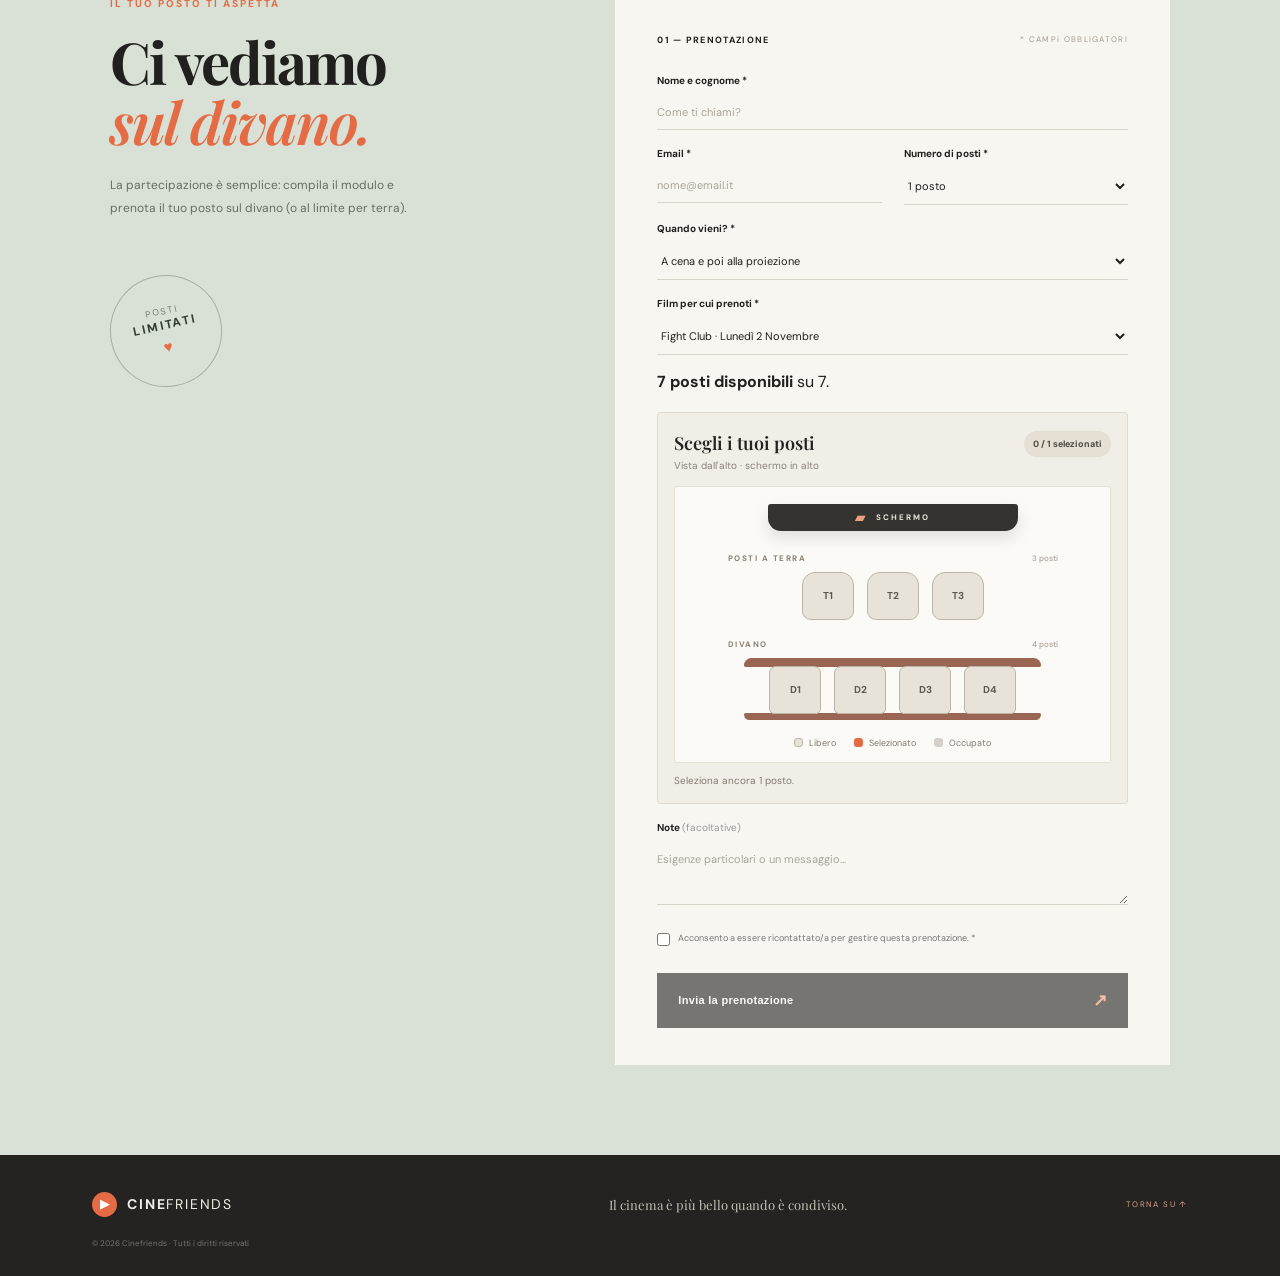
==== commit dff58aa6: "Update index.html" ====
--- a/index.html
+++ b/index.html
@@ -114,6 +114,6 @@
   </main>
 
   <footer class="site-footer"><a class="brand brand-footer" href="#home"><span class="brand-mark">▶</span><span>CINE<span class="brand-light">FRIENDS</span></span></a><p>Il cinema è più bello quando è condiviso.</p><a href="#home" class="back-top">TORNA SU ↑</a><small>© <span id="year"></span> Cinefriends · Tutti i diritti riservati</small></footer>
-  <script src="films.js"></script><script src="giscus-config.js"></script><script src="prenotazioni-config.js"></script><script src="conferma-config.js"></script><script src="posti-config.js"></script><script src="script.js"></script>
+  <script src="films.js"></script><script src="giscus-config.js"></script><script src="prenotazioni-config.js"></script><script src="conferma-config.js"></script><script src="posti-config.js"></script><script src="script.js"></script><script src="posti-grafici.js"></script>
 </body>
 </html>
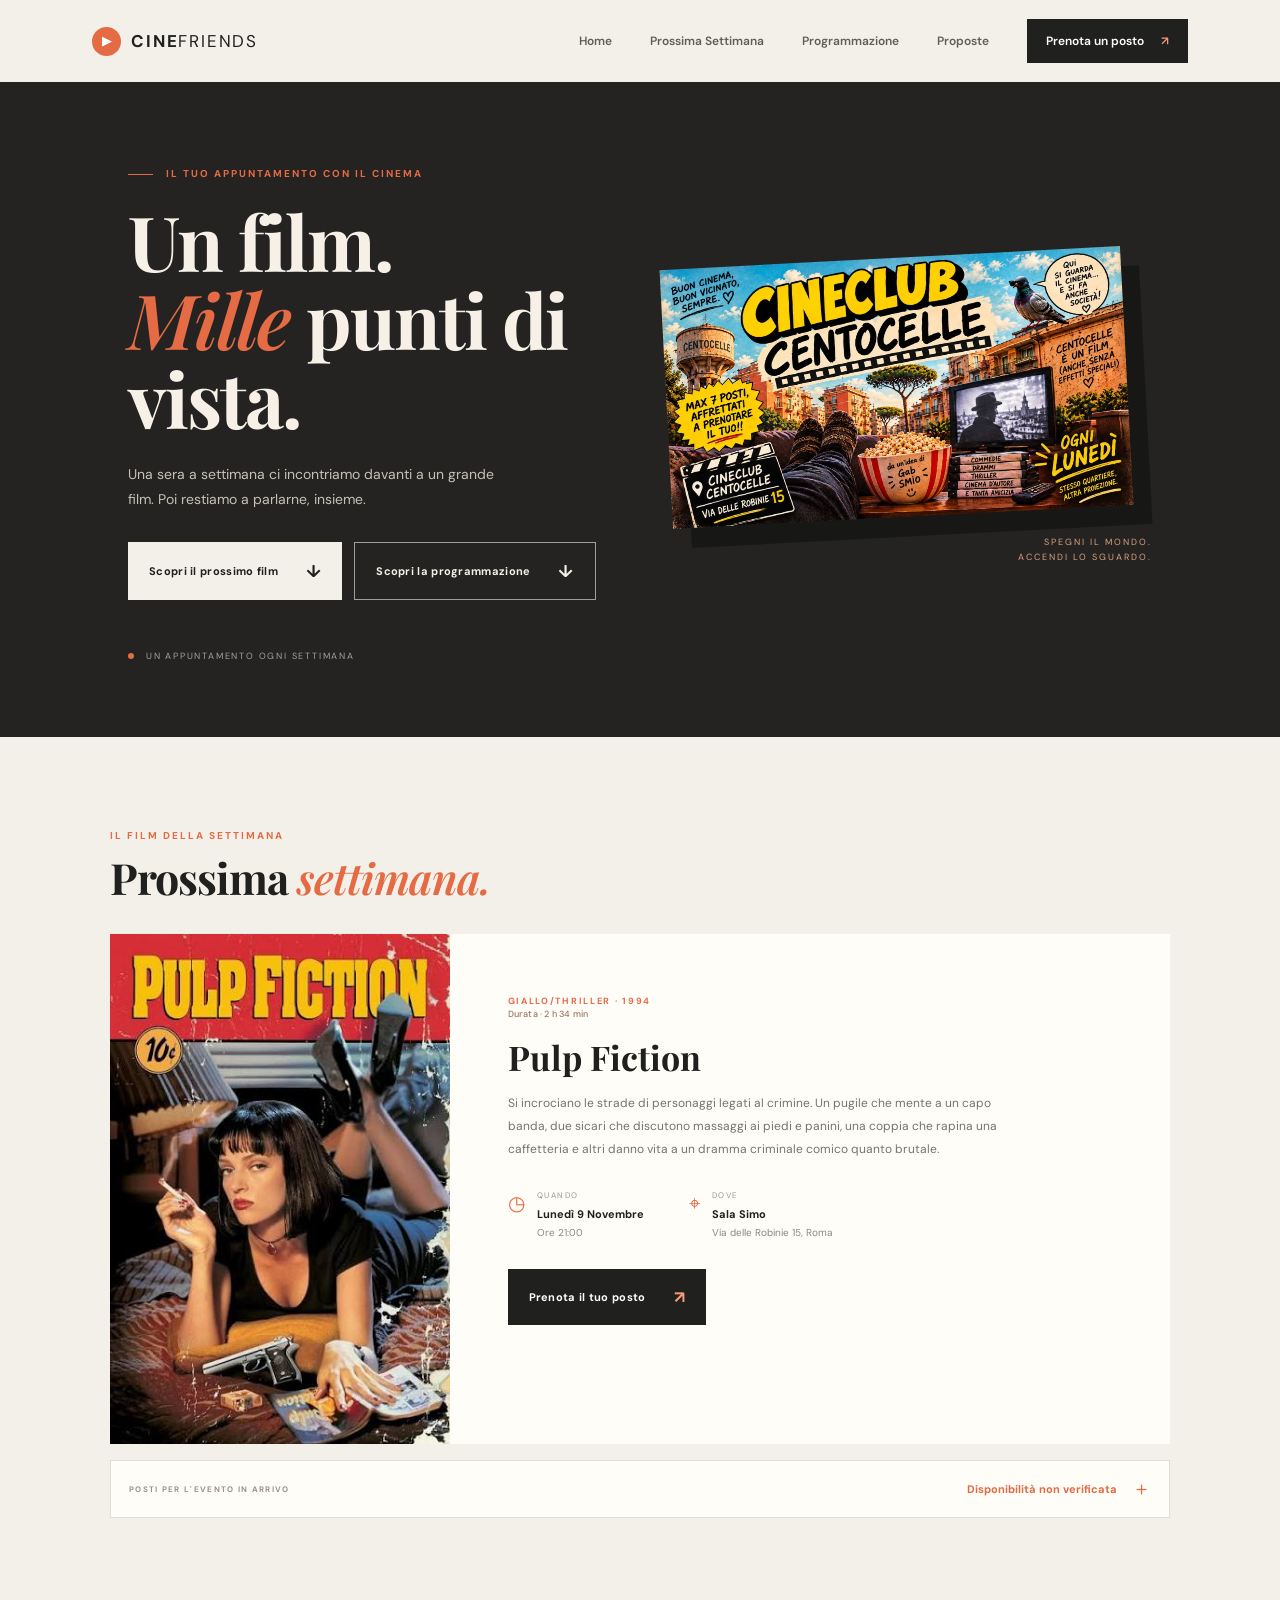
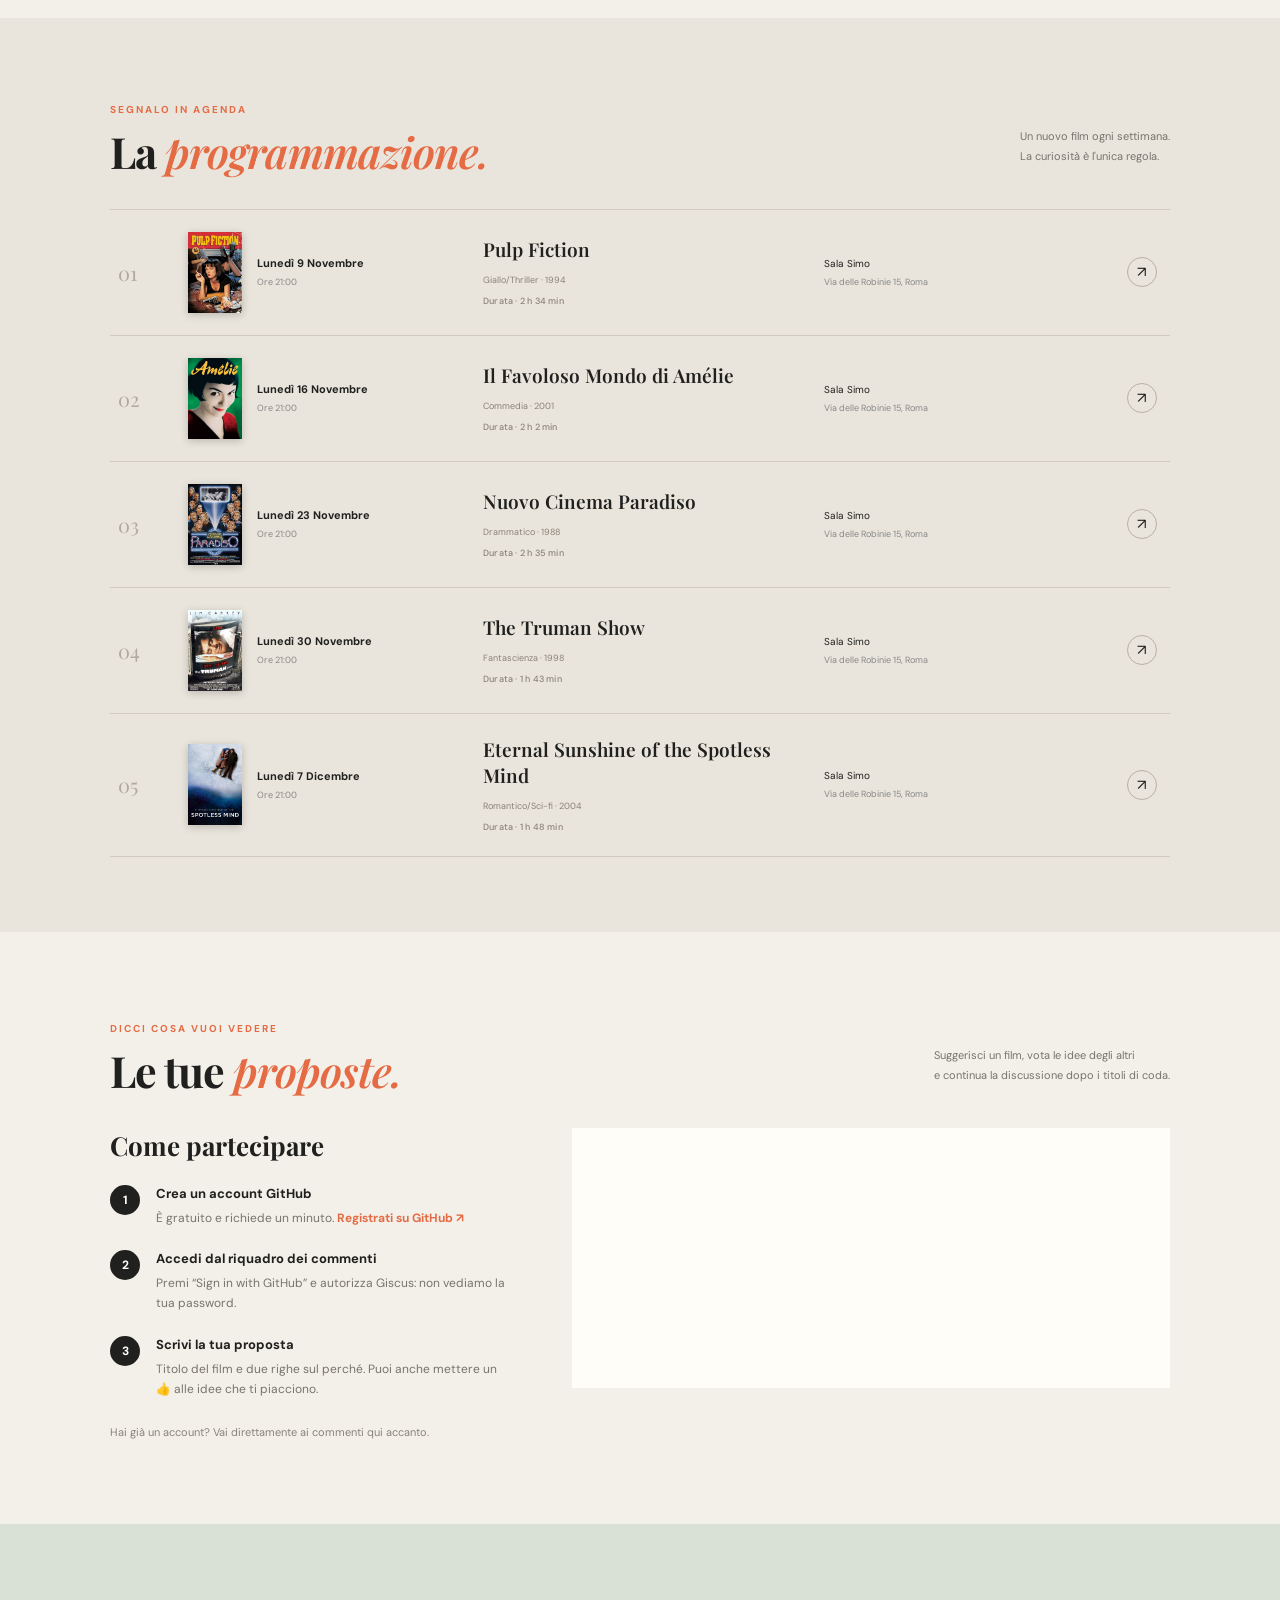
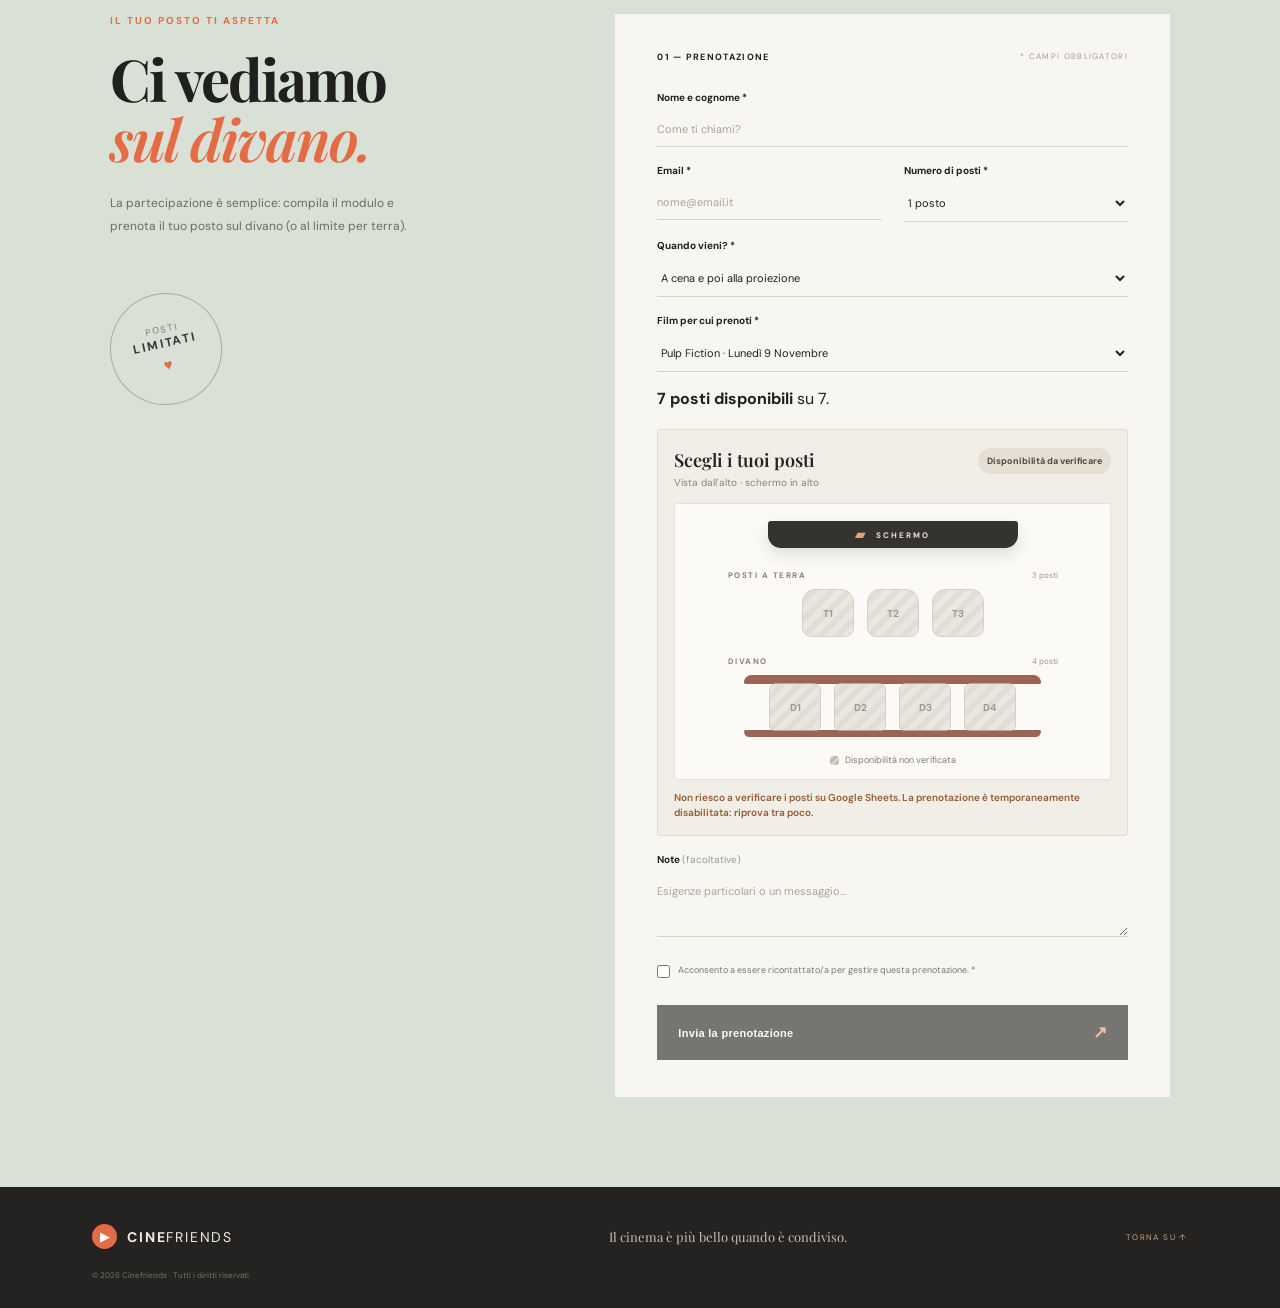
==== commit e1590388: "Update index.html" ====
--- a/index.html
+++ b/index.html
@@ -20,7 +20,7 @@
     <a class="brand" href="#home" aria-label="Cinefriends, homepage"><span class="brand-mark">▶</span><span>CINE<span class="brand-light">FRIENDS</span></span></a>
     <button class="menu-toggle" aria-label="Apri il menu" aria-expanded="false">☰</button>
     <nav class="nav">
-      <a href="#home">Home</a><a href="#questa-settimana">Questa Settimana</a><a href="#programma">Programmazione</a><a href="#proposte">Proposte</a><a class="nav-cta" href="#prenota">Prenota un posto <span>↗</span></a>
+      <a href="#home">Home</a><a href="#questa-settimana">Prossima Settimana</a><a href="#programma">Programmazione</a><a href="#proposte">Proposte</a><a class="nav-cta" href="#prenota">Prenota un posto <span>↗</span></a>
     </nav>
   </header>
 
@@ -30,7 +30,7 @@
         <p class="eyebrow"><span class="eyebrow-line"></span> IL TUO APPUNTAMENTO CON IL CINEMA</p>
         <h1>Un film.<br><em> Mille</em> punti di vista.</h1>
         <p class="hero-intro">Una sera a settimana ci incontriamo davanti a un grande film. Poi restiamo a parlarne, insieme.</p>
-        <div class="hero-buttons"><a class="button button-light" href="#questa-settimana">Scopri il film di questa settimana <span>↓</span></a><a class="button button-outline" href="#programma">Scopri i prossimi film <span>↓</span></a></div>
+        <div class="hero-buttons"><a class="button button-light" href="#questa-settimana">Scopri il prossimo film<span>↓</span></a><a class="button button-outline" href="#programma">Scopri la programmazione<span>↓</span></a></div>
         <div class="hero-note"><span class="note-dot"></span> UN APPUNTAMENTO OGNI SETTIMANA</div>
       </div>
       <div class="hero-art" aria-label="Illustrazione di una sala cinematografica">
@@ -40,11 +40,12 @@
     </section>
 
     <section class="featured section-wrap" id="questa-settimana">
-      <div class="section-heading"><div><p class="eyebrow">IL FILM DELLA SETTIMANA</p><h2>Questa <em>settimana.</em></h2></div><span class="week-label">01 / SETTIMANA</span></div>
+      <div class="section-heading"><div><p class="eyebrow">IL FILM DELLA SETTIMANA</p><h2>Prossima <em>settimana.</em></h2></div><span class="week-label"><!--01 / SETTIMANA--></span></div>
       <div class="featured-card">
         <div class="poster poster-featured" id="featured-poster"><span class="poster-kicker">IL FILM DELLA SETTIMANA</span><span class="poster-title" id="featured-poster-title">LA VITA<br>È BELLA</span><span class="poster-credit">UNA STORIA DA CONDIVIDERE</span></div>
         <div class="film-details">
           <p class="film-tag" id="featured-genre">DRAMMATICO · 1997</p>
+          <p class="film-duration film-duration-featured" id="featured-duration" hidden></p>
           <h3 id="featured-title">La vita è bella</h3>
           <p class="film-description" id="featured-description">Una storia capace di trovare la luce anche nei momenti più difficili. Un film da riscoprire sul grande schermo e da raccontarsi dopo i titoli di coda.</p>
           <div class="event-facts">
--- a/styles.css
+++ b/styles.css
@@ -63,3 +63,50 @@
 .button-outline{background:transparent;color:var(--paper);border:1px solid #f3f0e999}
 .button-outline:hover{background:#f3f0e91a}
 @media(max-width:760px){.hero-buttons{flex-direction:column;align-items:stretch}}
+
+
+/* === Durata film (valore letto da films.js) === */
+.film-duration{display:block;margin-top:7px;color:#898278;font-size:9px;font-weight:500;letter-spacing:.2px;line-height:1.5}
+.film-duration-featured{margin:-8px 0 10px;color:#9a7665}
+
+
+/* === Header sticky e trasparenza responsive === */
+:root {
+  /* MOBILE: opacita' dello sfondo dell'header e del menu aperto (0=trasparente, 1=opaco). */
+  --header-mobile-opacity: 0.92;
+  --menu-mobile-opacity: 0.90;
+  /* DESKTOP: opacita' dell'header dopo l'inizio dello scroll. */
+  --header-desktop-scrolled-opacity: 0.90;
+}
+.site-header {
+  position: sticky;
+  top: 0;
+  z-index: 1000;
+  transition: background-color 180ms ease, box-shadow 180ms ease, backdrop-filter 180ms ease;
+  background-color: var(--paper);
+}
+.site-header.is-scrolled {
+  background-color: rgba(243, 240, 233, var(--header-desktop-scrolled-opacity));
+  box-shadow: 0 5px 22px rgba(32, 32, 30, .07);
+  -webkit-backdrop-filter: blur(10px);
+  backdrop-filter: blur(10px);
+}
+/* Evita che i link ad ancora finiscano nascosti sotto la barra fissa. */
+html { scroll-padding-top: 90px; }
+@media (max-width: 760px) {
+  html { scroll-padding-top: 78px; }
+  .site-header,
+  .site-header.is-scrolled {
+    background-color: rgba(243, 240, 233, var(--header-mobile-opacity));
+    -webkit-backdrop-filter: blur(10px);
+    backdrop-filter: blur(10px);
+  }
+  .site-header { box-shadow: 0 4px 18px rgba(32, 32, 30, .06); }
+  .nav {
+    z-index: 1001;
+    background-color: rgba(243, 240, 233, var(--menu-mobile-opacity));
+    -webkit-backdrop-filter: blur(12px);
+    backdrop-filter: blur(12px);
+    box-shadow: 0 12px 20px rgba(32, 32, 30, .08);
+  }
+}
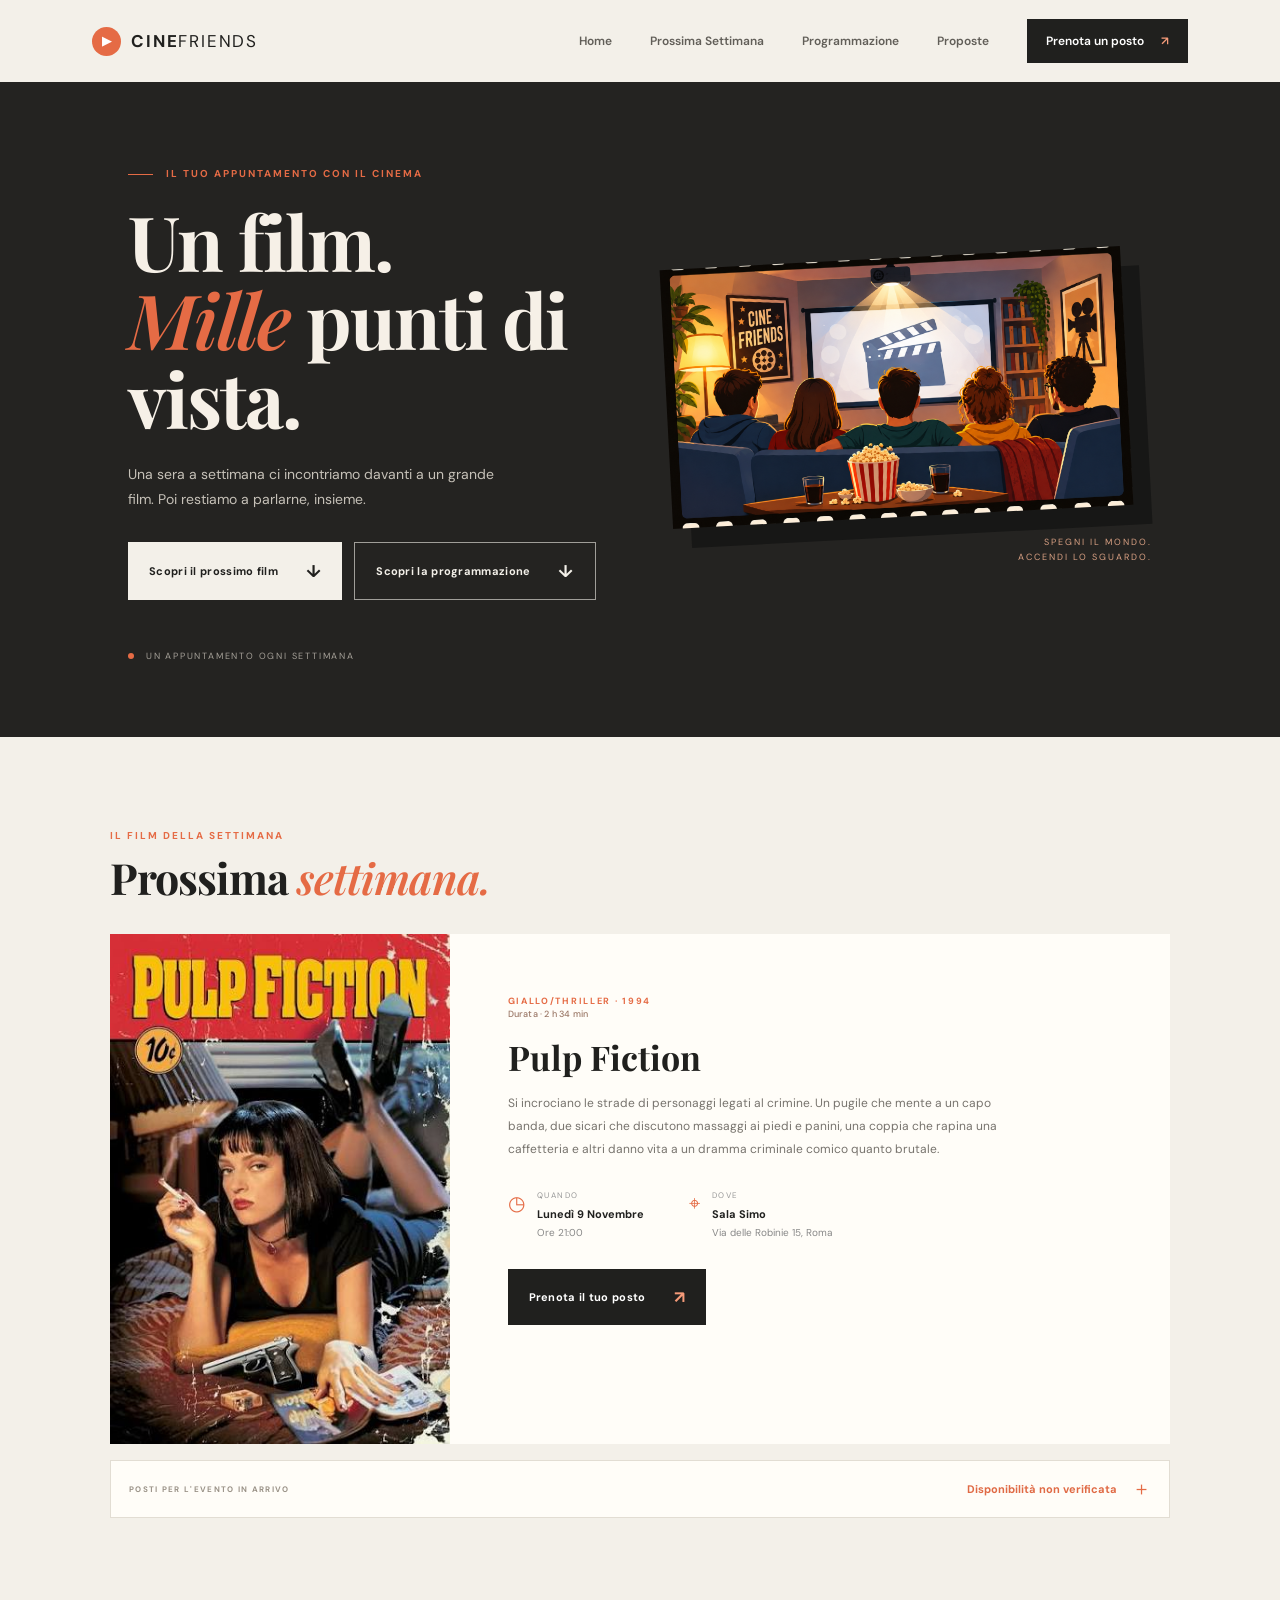
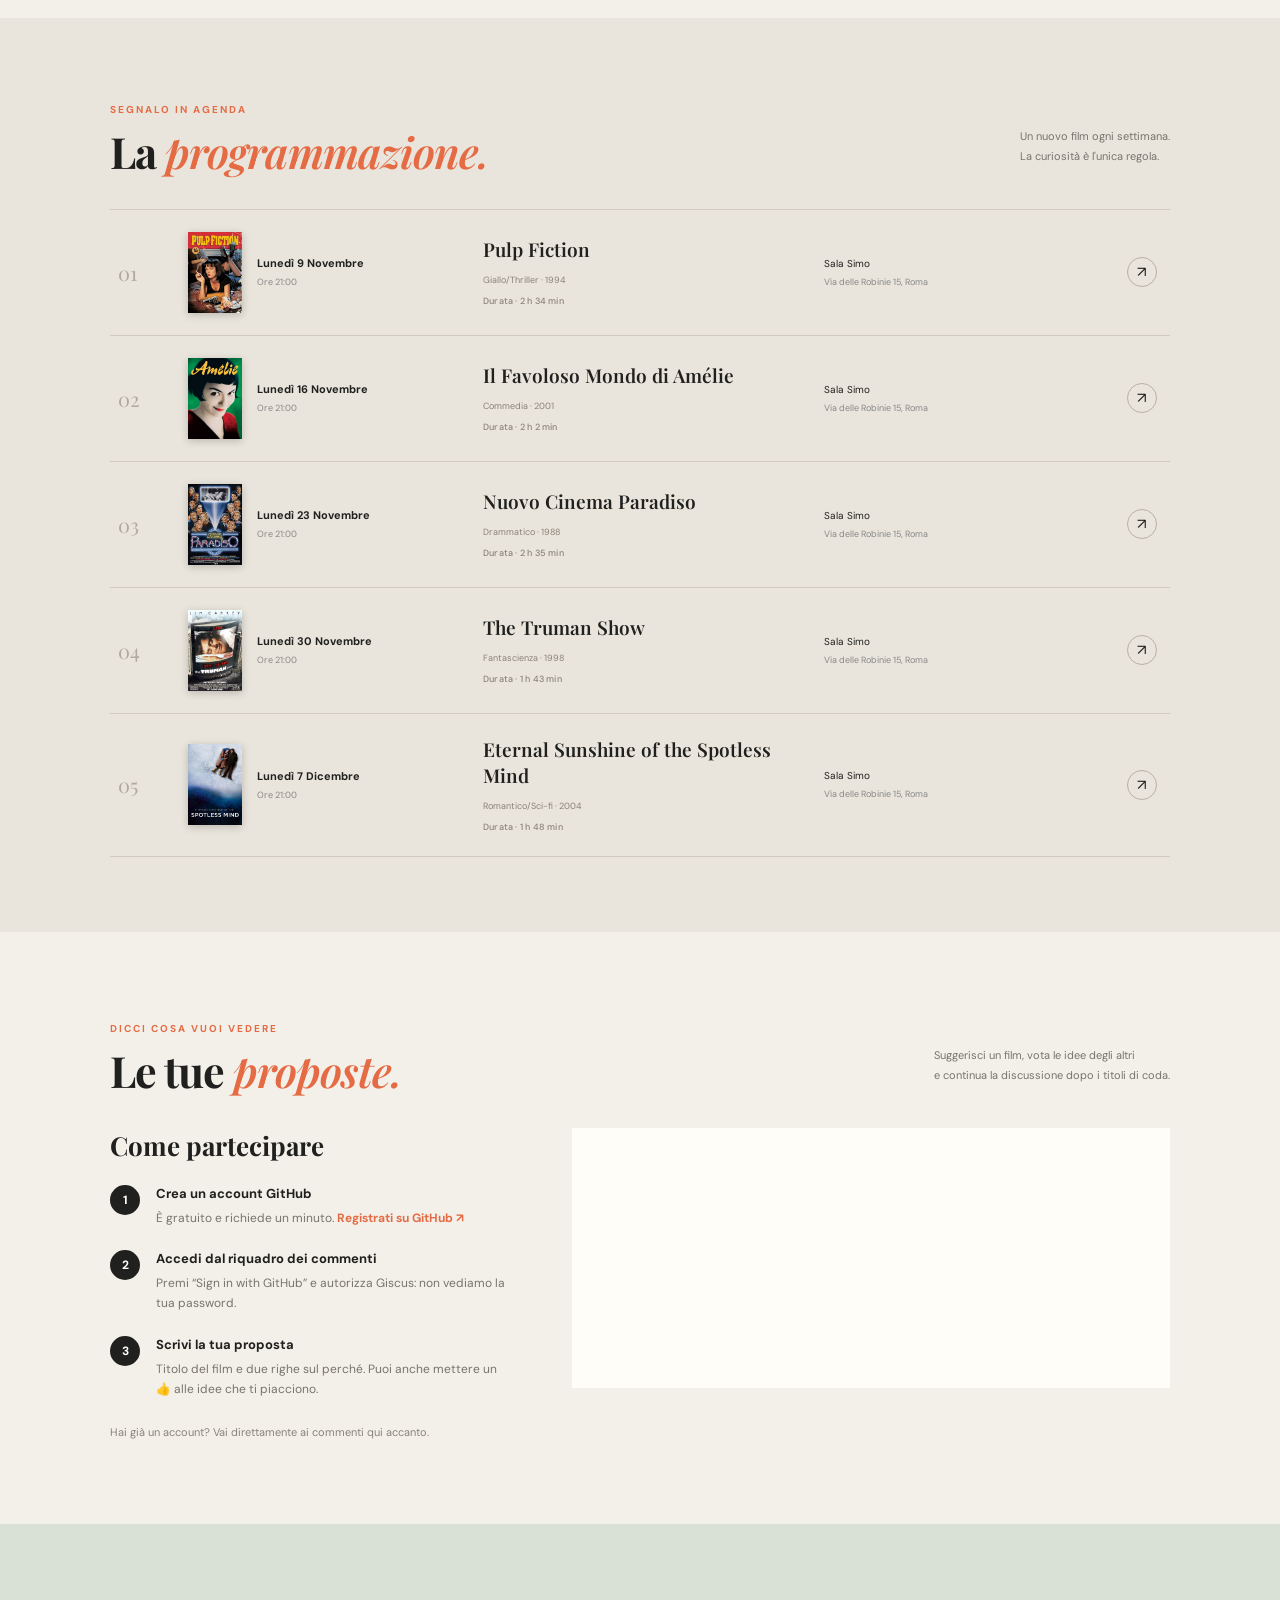
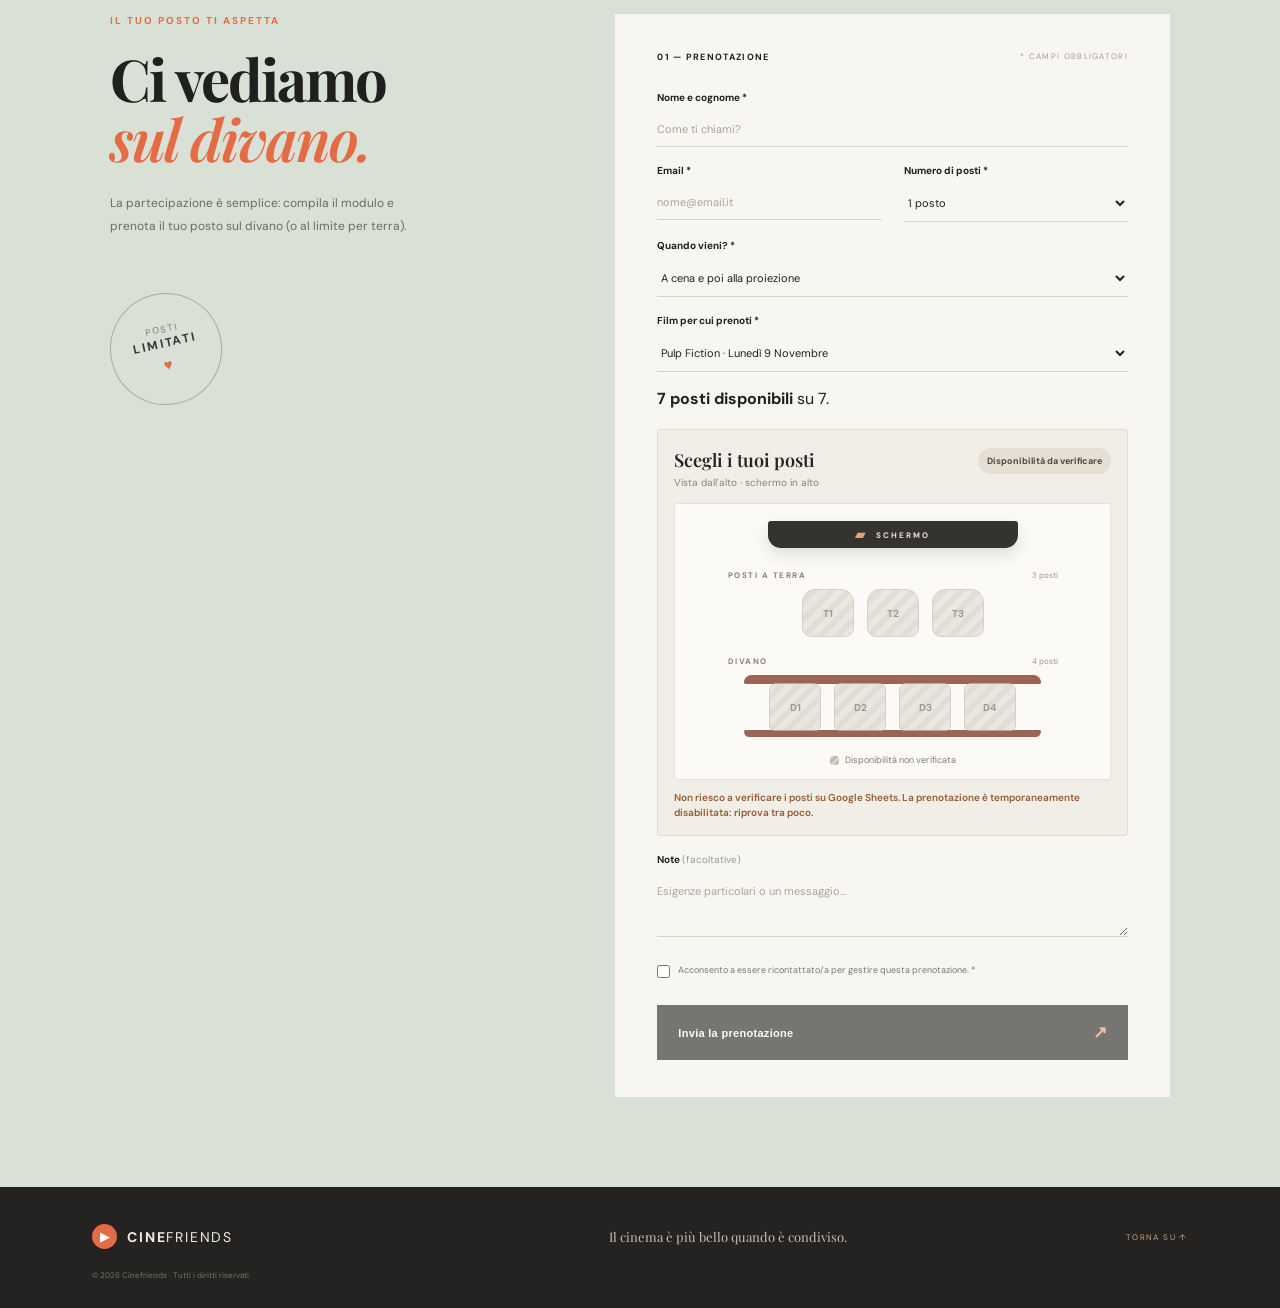
==== commit 3fd413a1: "Update index.html" ====
--- a/index.html
+++ b/index.html
@@ -34,13 +34,13 @@
         <div class="hero-note"><span class="note-dot"></span> UN APPUNTAMENTO OGNI SETTIMANA</div>
       </div>
       <div class="hero-art" aria-label="Illustrazione di una sala cinematografica">
-        <img class="hero-img" src="assets/centocelle.JPG" width="1014" height="570">
+        <img class="hero-img" src="assets/cinefriends.png" width="1014" height="570">
         <div class="art-caption">SPEGNI IL MONDO.<br>ACCENDI LO SGUARDO.</div>
       </div>
     </section>
 
     <section class="featured section-wrap" id="questa-settimana">
-      <div class="section-heading"><div><p class="eyebrow">IL FILM DELLA SETTIMANA</p><h2>Prossima <em>settimana.</em></h2></div><span class="week-label"><!--01 / SETTIMANA--></span></div>
+      <div class="section-heading"><div><p class="eyebrow">IL FILM DELLA SETTIMANA</p><h2>Prossima <em>settimana.</em></h2></div><span class="week-label"></span></div>
       <div class="featured-card">
         <div class="poster poster-featured" id="featured-poster"><span class="poster-kicker">IL FILM DELLA SETTIMANA</span><span class="poster-title" id="featured-poster-title">LA VITA<br>È BELLA</span><span class="poster-credit">UNA STORIA DA CONDIVIDERE</span></div>
         <div class="film-details">
